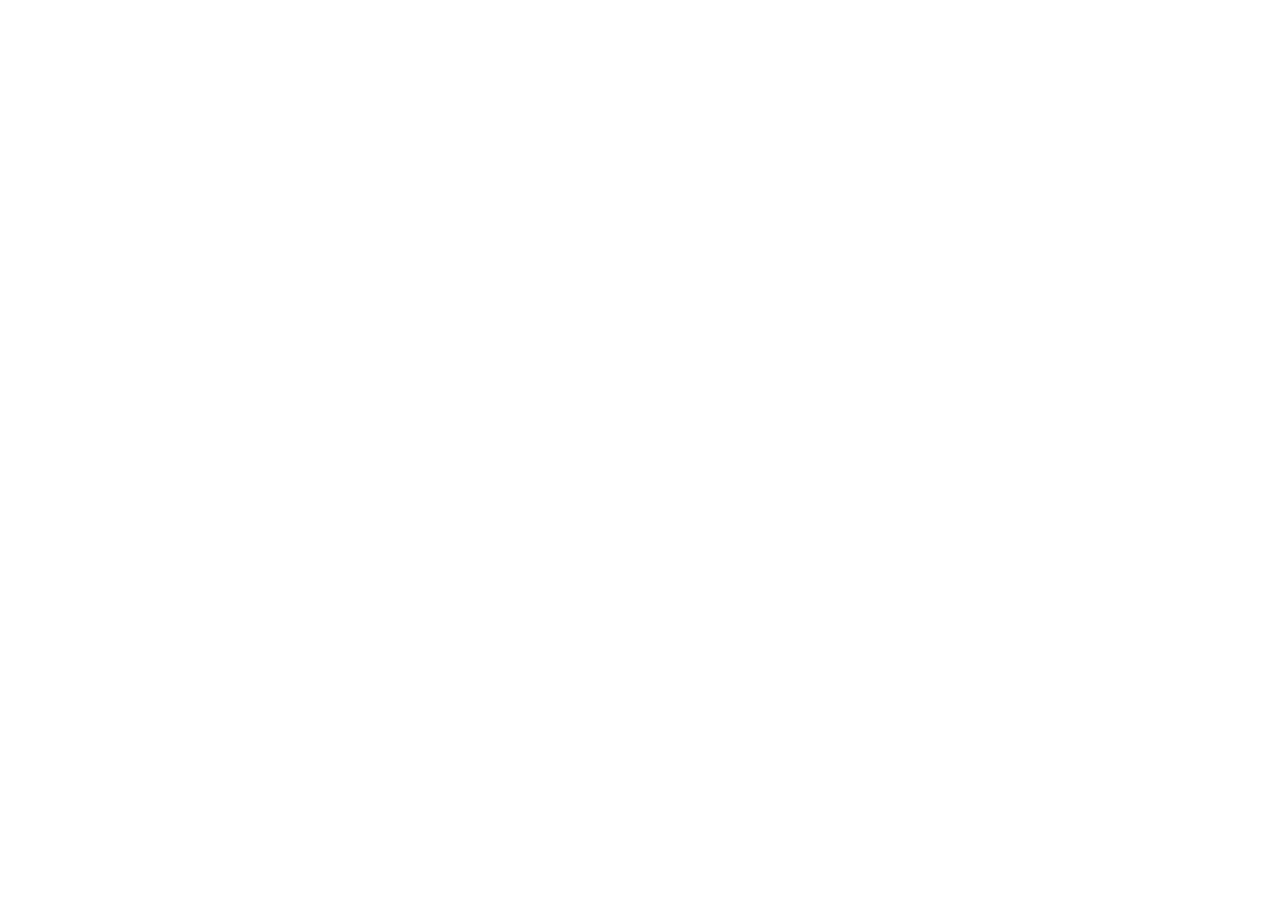
==== docs/index.html @ 01e4621f "Add files via upload" ====
<!DOCTYPE html>
<html lang="en">
  <head>
    <meta charset="UTF-8" />
    <meta name="viewport" content="width=device-width, initial-scale=1.0" />
    <title>Flexity</title>
    <link rel="stylesheet" href="style.css" />
  </head>
  <body>
    <script src="index.js"></script>
  </body>
</html>
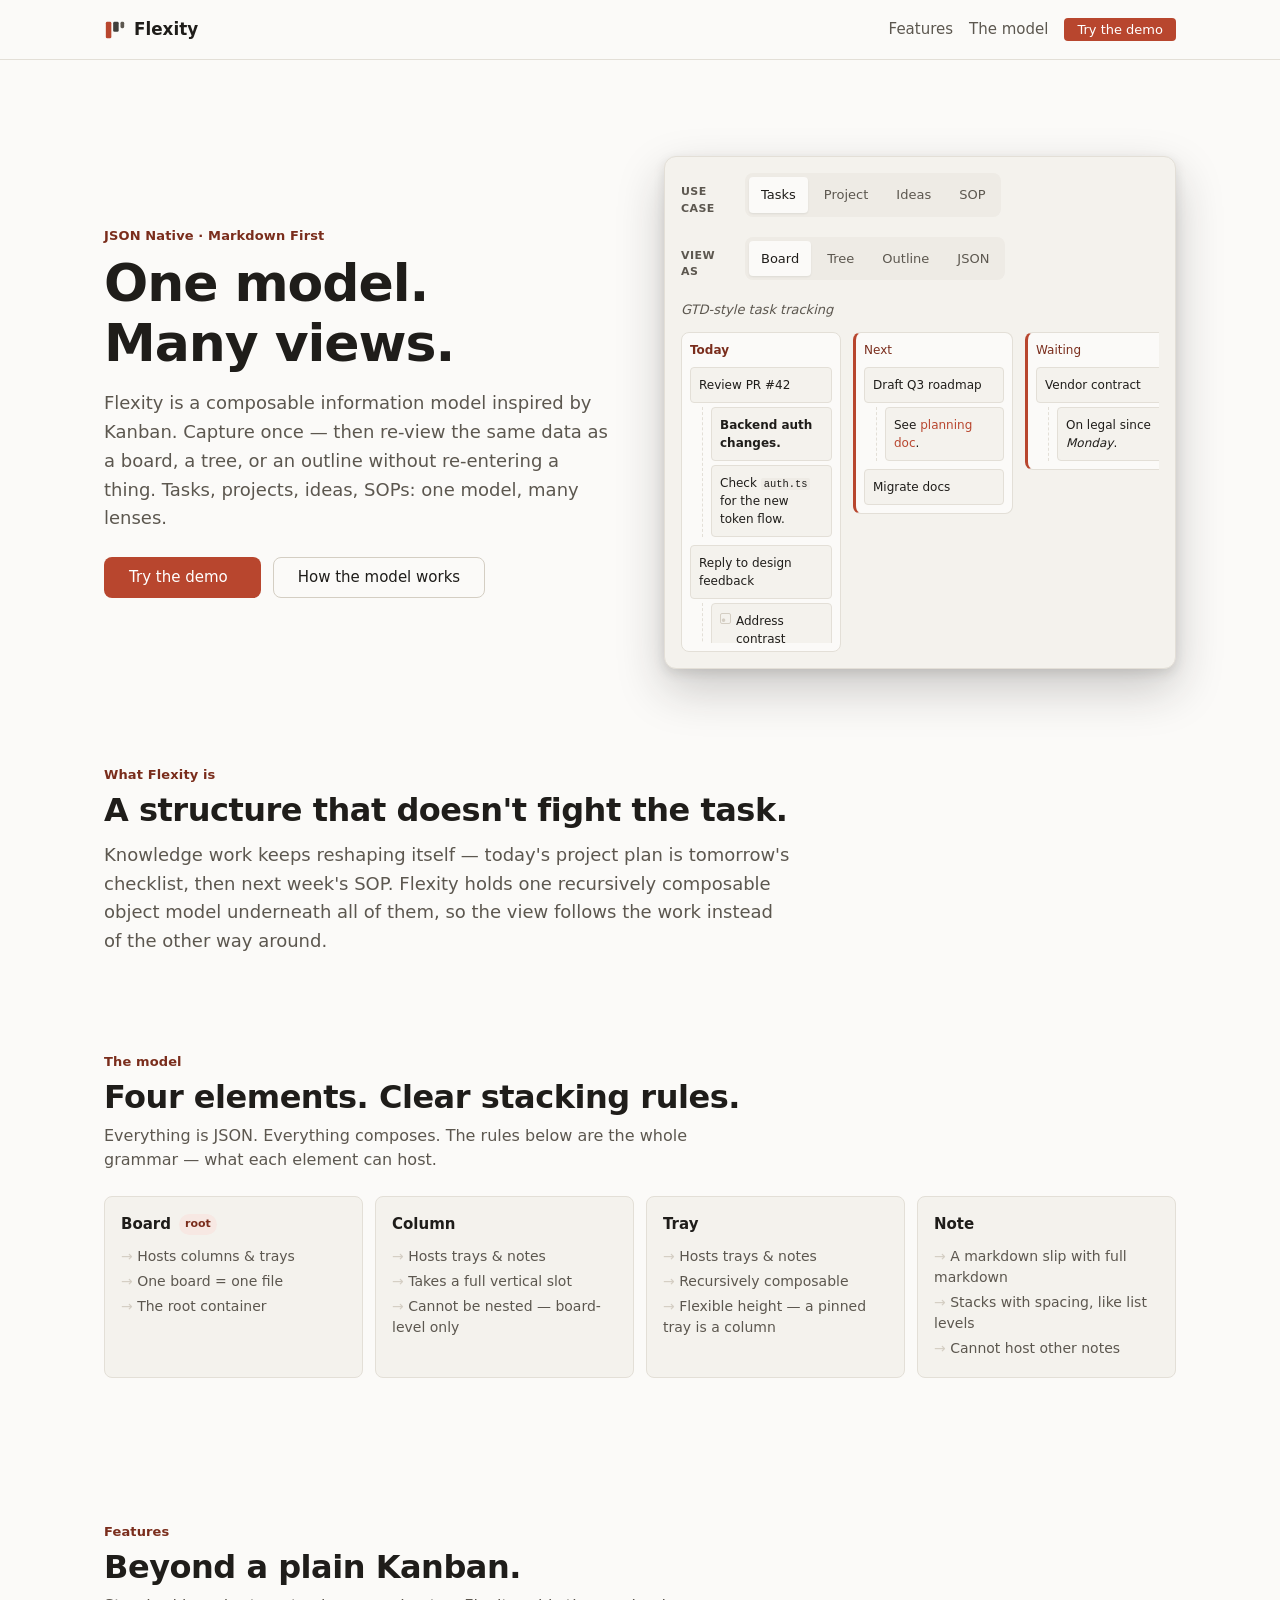
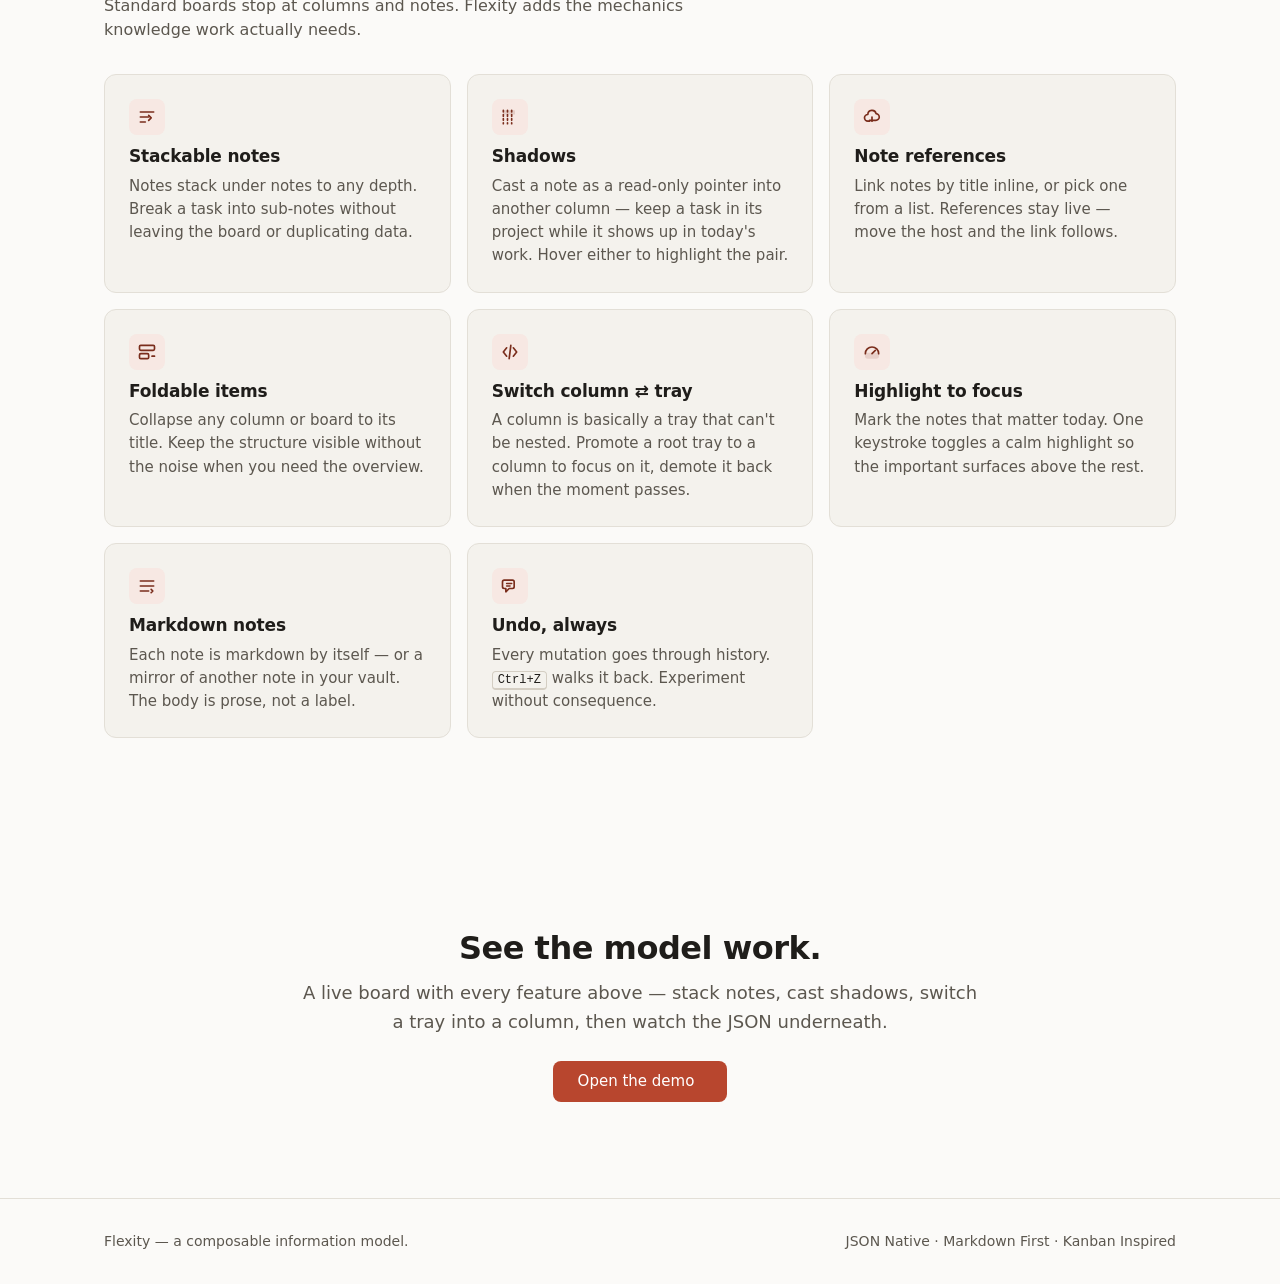
==== commit ea860fe9: "Main Page Snapshot" ====
--- a/docs/index.html
+++ b/docs/index.html
@@ -3,10 +3,214 @@
   <head>
     <meta charset="UTF-8" />
     <meta name="viewport" content="width=device-width, initial-scale=1.0" />
-    <title>Flexity</title>
+    <title>Flexity — One model. Many views.</title>
+    <meta name="description" content="Flexity is a JSON-native, markdown-first information model. One composable structure, viewed as outlines, trackers, or SOPs without changing the data." />
     <link rel="stylesheet" href="style.css" />
   </head>
   <body>
+    <header class="nav">
+      <div class="container nav__inner">
+        <a href="index.html" class="nav__brand">
+          <svg class="mark" viewBox="0 0 24 24" fill="none" aria-hidden="true">
+            <rect x="2" y="3" width="6" height="18" rx="1.5" fill="var(--accent)" />
+            <rect x="10" y="3" width="6" height="11" rx="1.5" fill="var(--ink)" opacity="0.85" />
+            <rect x="18" y="3" width="4" height="7" rx="1.5" fill="var(--ink-muted)" />
+          </svg>
+          Flexity
+        </a>
+        <div class="nav__spacer"></div>
+        <nav class="nav__links">
+          <a href="#features" class="nav__link nav__link--secondary">Features</a>
+          <a href="#model" class="nav__link nav__link--secondary">The model</a>
+          <a href="demo.html" class="btn btn--primary btn--sm">Try the demo</a>
+        </nav>
+      </div>
+    </header>
+
+    <main>
+      <!-- ===== Hero ===== -->
+      <section class="hero">
+        <div class="container hero__grid">
+          <div>
+            <p class="eyebrow">JSON Native · Markdown First</p>
+            <h1 class="hero__title">One model.<br />Many views.</h1>
+            <p class="lead hero__desc">
+              Flexity is a composable information model inspired by Kanban. Capture once —
+              then re-view the same data as a board, a tree, or an outline without
+              re-entering a thing. Tasks, projects, ideas, SOPs: one model, many lenses.
+            </p>
+            <div class="hero__cta">
+              <a href="demo.html" class="btn btn--primary">
+                Try the demo
+                <svg viewBox="0 0 24 24" fill="none" stroke="currentColor" stroke-width="2" aria-hidden="true"><path d="M5 12h14M13 6l6 6-6 6" stroke-linecap="round" stroke-linejoin="round"/></svg>
+              </a>
+              <a href="#model" class="btn btn--ghost">How the model works</a>
+            </div>
+          </div>
+
+          <!-- Morphing view widget — index.js renders into #viewer-pane -->
+          <div class="viewer" id="viewer">
+            <div class="viewer__row">
+              <span class="viewer__label">Use case</span>
+              <div class="viewer__tabs" role="tablist" aria-label="Choose a use case">
+                <button class="viewer__tab" role="tab" aria-selected="true" data-case="tasks">Tasks</button>
+                <button class="viewer__tab" role="tab" aria-selected="false" data-case="project">Project</button>
+                <button class="viewer__tab" role="tab" aria-selected="false" data-case="ideas">Ideas</button>
+                <button class="viewer__tab" role="tab" aria-selected="false" data-case="sop">SOP</button>
+              </div>
+            </div>
+            <div class="viewer__row">
+              <span class="viewer__label">View as</span>
+              <div class="viewer__tabs" role="tablist" aria-label="Render the data as">
+                <button class="viewer__tab" role="tab" aria-selected="true" data-view="board">Board</button>
+                <button class="viewer__tab" role="tab" aria-selected="false" data-view="tree">Tree</button>
+                <button class="viewer__tab" role="tab" aria-selected="false" data-view="outline">Outline</button>
+                <button class="viewer__tab" role="tab" aria-selected="false" data-view="json">JSON</button>
+              </div>
+            </div>
+            <p class="viewer__hint" id="viewer-case-label">GTD-style task tracking</p>
+            <div class="viewer__pane" id="viewer-pane"></div>
+          </div>
+        </div>
+      </section>
+
+      <!-- ===== What it is ===== -->
+      <section class="section section--tight" id="what">
+        <div class="container">
+          <p class="eyebrow">What Flexity is</p>
+          <h2>A structure that doesn't fight the task.</h2>
+          <p class="lead" style="margin-top: var(--sp-3);">
+            Knowledge work keeps reshaping itself — today's project plan is tomorrow's
+            checklist, then next week's SOP. Flexity holds one recursively composable
+            object model underneath all of them, so the view follows the work instead of
+            the other way around.
+          </p>
+        </div>
+      </section>
+
+      <!-- ===== Stacking model ===== -->
+      <section class="section section--tight" id="model">
+        <div class="container">
+          <p class="eyebrow">The model</p>
+          <h2>Four elements. Clear stacking rules.</h2>
+          <p class="muted" style="margin: var(--sp-2) 0 var(--sp-5); max-width: 60ch;">
+            Everything is JSON. Everything composes. The rules below are the whole
+            grammar — what each element can host.
+          </p>
+          <div class="rules">
+            <div class="rule">
+              <div class="rule__h">Board <span class="rule__tag">root</span></div>
+              <ul class="rule__list">
+                <li>Hosts columns &amp; trays</li>
+                <li>One board = one file</li>
+                <li>The root container</li>
+              </ul>
+            </div>
+            <div class="rule">
+              <div class="rule__h">Column</div>
+              <ul class="rule__list">
+                <li>Hosts trays &amp; notes</li>
+                <li>Takes a full vertical slot</li>
+                <li>Cannot be nested — board-level only</li>
+              </ul>
+            </div>
+            <div class="rule">
+              <div class="rule__h">Tray</div>
+              <ul class="rule__list">
+                <li>Hosts trays &amp; notes</li>
+                <li>Recursively composable</li>
+                <li>Flexible height — a pinned tray is a column</li>
+              </ul>
+            </div>
+            <div class="rule">
+              <div class="rule__h">Note</div>
+              <ul class="rule__list">
+                <li>A markdown slip with full markdown</li>
+                <li>Stacks with spacing, like list levels</li>
+                <li>Cannot host other notes</li>
+              </ul>
+            </div>
+          </div>
+        </div>
+      </section>
+
+      <!-- ===== Features ===== -->
+      <section class="section" id="features">
+        <div class="container">
+          <p class="eyebrow">Features</p>
+          <h2>Beyond a plain Kanban.</h2>
+          <p class="muted" style="margin: var(--sp-2) 0 var(--sp-6); max-width: 60ch;">
+            Standard boards stop at columns and notes. Flexity adds the mechanics
+            knowledge work actually needs.
+          </p>
+          <div class="features">
+            <article class="feature">
+              <div class="feature__icon"><svg viewBox="0 0 24 24" fill="none" stroke="currentColor" stroke-width="2"><path d="M4 6h16M4 12h10M4 18h6" stroke-linecap="round"/><path d="M14 10l3 3-3 3" stroke-linecap="round" stroke-linejoin="round"/></svg></div>
+              <h3 class="feature__title">Stackable notes</h3>
+              <p class="feature__desc">Notes stack under notes to any depth. Break a task into sub-notes without leaving the board or duplicating data.</p>
+            </article>
+            <article class="feature">
+              <div class="feature__icon"><svg viewBox="0 0 24 24" fill="none" stroke="currentColor" stroke-width="2"><path d="M4 4v16M9 4v16M14 4v16" stroke-linecap="round" stroke-dasharray="2 3"/><rect x="4" y="4" width="14" height="5" rx="1" fill="currentColor" opacity="0.15" stroke="none"/></svg></div>
+              <h3 class="feature__title">Shadows</h3>
+              <p class="feature__desc">Cast a note as a read-only pointer into another column — keep a task in its project while it shows up in today's work. Hover either to highlight the pair.</p>
+            </article>
+            <article class="feature">
+              <div class="feature__icon"><svg viewBox="0 0 24 24" fill="none" stroke="currentColor" stroke-width="2"><path d="M9 17H7a4 4 0 1 1 0-8 5 5 0 0 1 9.9-1 4 4 0 0 1-.4 8H9" stroke-linecap="round" stroke-linejoin="round"/><path d="M12 12v5" stroke-linecap="round"/></svg></div>
+              <h3 class="feature__title">Note references</h3>
+              <p class="feature__desc">Link notes by title inline, or pick one from a list. References stay live — move the host and the link follows.</p>
+            </article>
+            <article class="feature">
+              <div class="feature__icon"><svg viewBox="0 0 24 24" fill="none" stroke="currentColor" stroke-width="2"><rect x="3" y="4" width="18" height="6" rx="1.5"/><rect x="3" y="14" width="11" height="6" rx="1.5"/><path d="M18 17h3" stroke-linecap="round"/></svg></div>
+              <h3 class="feature__title">Foldable items</h3>
+              <p class="feature__desc">Collapse any column or board to its title. Keep the structure visible without the noise when you need the overview.</p>
+            </article>
+            <article class="feature">
+              <div class="feature__icon"><svg viewBox="0 0 24 24" fill="none" stroke="currentColor" stroke-width="2"><path d="M8 7l-4 5 4 5M16 7l4 5-4 5" stroke-linecap="round" stroke-linejoin="round"/><path d="M13 4l-2 16" stroke-linecap="round"/></svg></div>
+              <h3 class="feature__title">Switch column ⇄ tray</h3>
+              <p class="feature__desc">A column is basically a tray that can't be nested. Promote a root tray to a column to focus on it, demote it back when the moment passes.</p>
+            </article>
+            <article class="feature">
+              <div class="feature__icon"><svg viewBox="0 0 24 24" fill="none" stroke="currentColor" stroke-width="2"><path d="M4 14a8 8 0 1 1 16 0" stroke-linecap="round"/><path d="M12 14l4-4" stroke-linecap="round"/><rect x="3.5" y="13" width="17" height="7" rx="3.5" fill="currentColor" opacity="0.12" stroke="none"/></svg></div>
+              <h3 class="feature__title">Highlight to focus</h3>
+              <p class="feature__desc">Mark the notes that matter today. One keystroke toggles a calm highlight so the important surfaces above the rest.</p>
+            </article>
+            <article class="feature">
+              <div class="feature__icon"><svg viewBox="0 0 24 24" fill="none" stroke="currentColor" stroke-width="2"><path d="M4 6h16M4 12h16M4 18h10" stroke-linecap="round"/><path d="M18 18l2 2-2 2" stroke-linecap="round" stroke-linejoin="round" transform="translate(-1 -2)"/></svg></div>
+              <h3 class="feature__title">Markdown notes</h3>
+              <p class="feature__desc">Each note is markdown by itself — or a mirror of another note in your vault. The body is prose, not a label.</p>
+            </article>
+            <article class="feature">
+              <div class="feature__icon"><svg viewBox="0 0 24 24" fill="none" stroke="currentColor" stroke-width="2"><path d="M3 7v6a2 2 0 0 0 2 2h2v4l4-4h4a2 2 0 0 0 2-2V7a2 2 0 0 0-2-2H5a2 2 0 0 0-2 2z" stroke-linecap="round" stroke-linejoin="round"/><path d="M8 9h6M8 12h4" stroke-linecap="round"/></svg></div>
+              <h3 class="feature__title">Undo, always</h3>
+              <p class="feature__desc">Every mutation goes through history. <span class="kbd">Ctrl+Z</span> walks it back. Experiment without consequence.</p>
+            </article>
+          </div>
+        </div>
+      </section>
+
+      <!-- ===== CTA ===== -->
+      <section class="section cta">
+        <div class="container">
+          <h2 class="cta__title">See the model work.</h2>
+          <p class="lead cta__desc">
+            A live board with every feature above — stack notes, cast shadows,
+            switch a tray into a column, then watch the JSON underneath.
+          </p>
+          <a href="demo.html" class="btn btn--primary">
+            Open the demo
+            <svg viewBox="0 0 24 24" fill="none" stroke="currentColor" stroke-width="2" aria-hidden="true"><path d="M5 12h14M13 6l6 6-6 6" stroke-linecap="round" stroke-linejoin="round"/></svg>
+          </a>
+        </div>
+      </section>
+    </main>
+
+    <footer class="footer">
+      <div class="container footer__inner">
+        <span>Flexity — a composable information model.</span>
+        <span class="muted">JSON Native · Markdown First · Kanban Inspired</span>
+      </div>
+    </footer>
+
     <script src="index.js"></script>
   </body>
 </html>
--- a/docs/style.css
+++ b/docs/style.css
@@ -0,0 +1,380 @@
+/* =========================================================================
+   Flexity Design System
+   North Star: "The Quiet Workbench"
+   Restrained warm-neutral palette, single humanist sans, flat-by-default.
+   Token values are authoritative; prose lives in DESIGN.md.
+   ========================================================================= */
+
+:root {
+  /* --- Color: Restrained. Warm accent ≤10% of any screen. --- */
+  /* Neutrals: barely-warm near-white, never the saturated cream band. */
+  --surface: #fbfaf8;          /* body bg, L~0.97, C~0.003  */
+  --surface-raised: #f4f2ed;   /* cards, columns            */
+  --surface-sunken: #eeebe5;   /* insets, wells             */
+  --ink: #1f1d1a;              /* primary text, ~16:1 on surface */
+  --ink-muted: #5c574f;        /* secondary text, ~6.9:1 on surface */
+  --border: #e3dfd7;           /* hairline separators       */
+  --border-strong: #d4cec3;    /* emphasis borders          */
+
+  /* The single warm voice — terracotta. State + primary action only. */
+  --accent: #b8462e;           /* white text passes 4.5:1 (5.4:1) */
+  --accent-hover: #9c3a26;     /* 6.9:1 on white                 */
+  --accent-soft: #f7e8e3;      /* selection / active tint bg     */
+  --accent-ink: #7a2d1c;       /* accent-toned text on light bg  */
+
+  /* Functional */
+  --highlight: #f5d97e;        /* card highlight (focus), used sparingly */
+  --highlight-soft: #fbf3d6;   /* highlight resting bg                    */
+  --shadow-ink: #c2410c;       /* shadow-reference indicator (warm)       */
+  --shadow-soft: #fde9d8;      /* shadow card resting bg                  */
+
+  /* --- Typography: one humanist sans, hierarchy via weight + size. --- */
+  --font-sans: "Segoe UI", system-ui, -apple-system, BlinkMacSystemFont, Roboto, "Helvetica Neue", sans-serif;
+  --font-mono: "SF Mono", "Cascadia Code", Consolas, "Courier New", monospace;
+
+  /* --- Spacing scale (8px base) --- */
+  --sp-1: 4px;
+  --sp-2: 8px;
+  --sp-3: 12px;
+  --sp-4: 16px;
+  --sp-5: 24px;
+  --sp-6: 32px;
+  --sp-7: 48px;
+  --sp-8: 64px;
+  --sp-9: 96px;
+
+  /* --- Radius: gentle, consistent --- */
+  --r-sm: 4px;
+  --r-md: 8px;
+  --r-lg: 12px;
+  --r-pill: 999px;
+
+  /* --- Elevation: flat by default. Shadows = state signal only. --- */
+  --shadow-drag: 0 8px 24px rgba(31, 29, 26, 0.18), 0 2px 6px rgba(31, 29, 26, 0.10);
+  --shadow-modal: 0 20px 48px rgba(31, 29, 26, 0.22), 0 4px 12px rgba(31, 29, 26, 0.12);
+
+  /* --- Motion: responsive, ease-out exponential. --- */
+  --ease: cubic-bezier(0.16, 1, 0.3, 1);
+  --ease-out: cubic-bezier(0.25, 0.8, 0.25, 1);
+  --dur-fast: 120ms;
+  --dur: 200ms;
+  --dur-slow: 320ms;
+
+  /* --- Layout --- */
+  --maxw: 1120px;
+  --maxw-prose: 68ch;
+  --nav-h: 60px;
+}
+
+/* ============================ Reset ============================ */
+*, *::before, *::after { box-sizing: border-box; }
+* { margin: 0; }
+html { -webkit-text-size-adjust: 100%; }
+body {
+  font-family: var(--font-sans);
+  font-size: 16px;
+  line-height: 1.5;
+  color: var(--ink);
+  background: var(--surface);
+  -webkit-font-smoothing: antialiased;
+  text-rendering: optimizeLegibility;
+}
+img, svg { display: block; max-width: 100%; }
+button { font: inherit; color: inherit; cursor: pointer; background: none; border: none; }
+input, textarea { font: inherit; color: inherit; }
+a { color: var(--accent); text-decoration: none; }
+a:hover { text-decoration: underline; }
+ul, ol { padding-left: 1.25em; }
+:focus-visible { outline: 2px solid var(--accent); outline-offset: 2px; border-radius: var(--r-sm); }
+
+/* ============================ Typography ============================ */
+h1, h2, h3 { text-wrap: balance; line-height: 1.15; font-weight: 600; color: var(--ink); }
+h1 { font-size: clamp(2rem, 5vw, 3.25rem); letter-spacing: -0.02em; }
+h2 { font-size: clamp(1.5rem, 3vw, 2rem); letter-spacing: -0.015em; }
+h3 { font-size: 1.25rem; letter-spacing: -0.01em; }
+p { max-width: var(--maxw-prose); }
+.eyebrow {
+  font-size: 0.8125rem; font-weight: 600; color: var(--accent-ink);
+  letter-spacing: 0.01em; margin-bottom: var(--sp-2);
+}
+.lead { font-size: 1.125rem; line-height: 1.6; color: var(--ink-muted); max-width: 60ch; }
+.mono { font-family: var(--font-mono); }
+.muted { color: var(--ink-muted); }
+code { font-family: var(--font-mono); font-size: 0.875em; background: var(--surface-sunken); padding: 0.1em 0.35em; border-radius: var(--r-sm); }
+
+/* ============================ Layout ============================ */
+.container { width: 100%; max-width: var(--maxw); margin: 0 auto; padding: 0 var(--sp-5); }
+.section { padding: var(--sp-9) 0; }
+.section--tight { padding: var(--sp-7) 0; }
+
+/* ============================ Nav ============================ */
+.nav {
+  height: var(--nav-h); display: flex; align-items: center;
+  border-bottom: 1px solid var(--border); background: var(--surface);
+  position: sticky; top: 0; z-index: 50;
+}
+.nav__inner { display: flex; align-items: center; gap: var(--sp-5); width: 100%; }
+.nav__brand { display: flex; align-items: center; gap: var(--sp-2); font-weight: 600; font-size: 1.05rem; color: var(--ink); }
+.nav__brand:hover { text-decoration: none; }
+.nav__brand .mark { width: 22px; height: 22px; flex: none; }
+.nav__spacer { flex: 1; }
+.nav__links { display: flex; align-items: center; gap: var(--sp-4); }
+.nav__link { color: var(--ink-muted); font-size: 0.9375rem; font-weight: 500; }
+.nav__link:hover { color: var(--ink); text-decoration: none; }
+
+/* ============================ Buttons ============================ */
+.btn {
+  display: inline-flex; align-items: center; gap: var(--sp-2);
+  padding: var(--sp-3) var(--sp-5); border-radius: var(--r-md);
+  font-weight: 500; font-size: 0.9375rem; line-height: 1;
+  border: 1px solid transparent; transition: background var(--dur-fast) var(--ease-out), border-color var(--dur-fast) var(--ease-out), color var(--dur-fast) var(--ease-out);
+  white-space: nowrap; user-select: none;
+}
+.btn--primary { background: var(--accent); color: #fff; }
+.btn--primary:hover { background: var(--accent-hover); }
+.btn--ghost { background: transparent; color: var(--ink); border-color: var(--border-strong); }
+.btn--ghost:hover { background: var(--surface-raised); border-color: var(--ink-muted); }
+.btn--subtle { background: var(--surface-raised); color: var(--ink); border-color: var(--border); }
+.btn--subtle:hover { background: var(--surface-sunken); }
+.btn--sm { padding: var(--sp-1) var(--sp-3); font-size: 0.8125rem; border-radius: var(--r-sm); }
+.btn--icon { padding: var(--sp-2); border-radius: var(--r-sm); }
+.btn--icon svg { width: 16px; height: 16px; }
+
+/* ============================ Hero ============================ */
+.hero { padding: var(--sp-9) 0 var(--sp-7); }
+.hero__grid { display: grid; grid-template-columns: 1fr 1fr; gap: var(--sp-7); align-items: center; }
+.hero__title { margin-bottom: var(--sp-4); }
+.hero__desc { margin-bottom: var(--sp-5); }
+.hero__cta { display: flex; gap: var(--sp-3); align-items: center; flex-wrap: wrap; }
+
+/* The morphing-view demo widget */
+.viewer {
+  background: var(--surface-raised); border: 1px solid var(--border);
+  border-radius: var(--r-lg); padding: var(--sp-4); box-shadow: var(--shadow-modal);
+  min-width: 0; /* allow shrinking inside grid so children can scroll */
+}
+.viewer__tabs { display: flex; gap: var(--sp-1); margin-bottom: var(--sp-3); background: var(--surface-sunken); padding: var(--sp-1); border-radius: var(--r-md); width: fit-content; }
+.viewer__tab { padding: var(--sp-2) var(--sp-3); font-size: 0.8125rem; font-weight: 500; color: var(--ink-muted); border-radius: var(--r-sm); transition: all var(--dur-fast) var(--ease-out); }
+.viewer__tab[aria-selected="true"] { background: var(--surface); color: var(--ink); box-shadow: 0 1px 2px rgba(31,29,26,0.08); }
+.viewer__pane { height: 320px; min-width: 0; display: flex; flex-direction: column; }
+.viewer__scroll { flex: 1; min-height: 0; overflow: auto; }
+.viewer__json { font-family: var(--font-mono); font-size: 0.75rem; line-height: 1.5; color: var(--ink-muted); white-space: pre; }
+.viewer__json .k { color: var(--accent-ink); }
+.viewer__json .s { color: var(--ink); }
+
+/* Outline view */
+.outline { font-size: 0.9375rem; }
+.outline__item { padding: var(--sp-1) 0; }
+.outline__item .glyph { color: var(--ink-muted); margin-right: var(--sp-2); user-select: none; }
+.outline__children { padding-left: var(--sp-5); border-left: 1px dashed var(--border-strong); margin-left: 4px; }
+
+/* Board view (mini) — columns stretch full height; trays size to content */
+.miniboard { display: flex; gap: var(--sp-3); height: 100%; align-items: flex-start; }
+.minicol { flex: 0 0 160px; align-self: stretch; display: flex; flex-direction: column; background: var(--surface); border: 1px solid var(--border); border-radius: var(--r-md); padding: var(--sp-2); }
+.minicol__h { font-size: 0.75rem; font-weight: 700; color: var(--accent-ink); margin-bottom: var(--sp-2); flex: none; }
+.minicol__body { flex: 1; min-height: 0; overflow-y: auto; display: flex; flex-direction: column; gap: var(--sp-2); }
+.minotray { flex: none; width: 100%; background: var(--surface); border: 1px solid var(--border); border-left: 3px solid var(--accent); border-radius: var(--r-md); padding: var(--sp-2); }
+.miniboard > .minotray { flex: 0 0 160px; width: auto; }
+.minotray__h { font-size: 0.75rem; font-weight: 500; color: var(--accent-ink); margin-bottom: var(--sp-2); }
+.minotray__h:last-child { margin-bottom: 0; }
+.minotray__body { display: flex; flex-direction: column; gap: var(--sp-2); }
+.minotray__body .minotray { flex: none; border-radius: var(--r-sm); }
+.minicard { flex: none; background: var(--surface-raised); border: 1px solid var(--border); border-radius: var(--r-sm); padding: var(--sp-2); }
+.mininote-group { display: flex; flex-direction: column; gap: var(--sp-1); }
+.mininote-subs { display: flex; flex-direction: column; gap: var(--sp-1); margin-left: var(--sp-3); padding-left: var(--sp-2); border-left: 1px dashed var(--border); }
+.minicard__md { font-size: 0.75rem; color: var(--ink); line-height: 1.5; }
+.minicard__md p { margin: 0 0 2px; }
+.minicard__md p:last-child { margin-bottom: 0; }
+.minicard__md ul { list-style: none; padding: 0; margin: 0 0 2px; }
+.minicard__md ul > li { padding-left: 10px; position: relative; margin-bottom: 1px; }
+.minicard__md ul > li::before { content: "•"; position: absolute; left: 0; color: var(--border-strong); }
+.minicard__md .md-check { list-style: none; padding: 0; margin: 0; }
+.minicard__md .md-check-item { padding-left: 16px; position: relative; margin-bottom: 2px; list-style: none; }
+.minicard__md .md-box { position: absolute; left: 0; top: 1px; width: 11px; height: 11px; border: 1px solid var(--border-strong); border-radius: 2px; font-size: 8px; line-height: 11px; text-align: center; color: var(--accent); font-weight: 700; }
+.minicard__md .is-done { color: var(--ink-muted); }
+.minicard__md .is-done .md-box { background: var(--accent); border-color: var(--accent); color: #fff; }
+.minicard__md code { font-size: 0.65rem; background: var(--surface-sunken); padding: 0 3px; border-radius: 2px; }
+.minicard__md strong { color: var(--ink); font-weight: 600; }
+.minicard__md a { color: var(--accent); }
+.minicard__md del { color: var(--ink-muted); }
+.minicard__md h3, .minicard__md h4 { font-size: 0.75rem; font-weight: 600; margin: 0 0 2px; color: var(--ink); }
+
+/* SOP view */
+.sop { font-size: 0.9375rem; }
+.sop__step { display: flex; gap: var(--sp-3); padding: var(--sp-2) 0; border-bottom: 1px solid var(--border); }
+.sop__step:last-child { border-bottom: none; }
+.sop__num { flex: none; width: 24px; height: 24px; border-radius: var(--r-pill); background: var(--accent-soft); color: var(--accent-ink); font-size: 0.75rem; font-weight: 600; display: grid; place-items: center; }
+
+/* Two-row viewer layout */
+.viewer__row { display: flex; align-items: center; gap: var(--sp-3); margin-bottom: var(--sp-2); flex-wrap: wrap; }
+.viewer__label { font-size: 0.6875rem; font-weight: 600; color: var(--ink-muted); text-transform: uppercase; letter-spacing: 0.04em; flex: none; width: 52px; }
+.viewer__hint { font-size: 0.8125rem; color: var(--ink-muted); margin: var(--sp-1) 0 var(--sp-3); font-style: italic; }
+
+/* Mind-map tree view (horizontal branching from root) */
+.mindmap { font-size: 0.8125rem; padding: var(--sp-2) 0; }
+.mm-branch { display: flex; align-items: flex-start; }
+.mm-node { padding: 3px 8px; border-radius: var(--r-sm); white-space: nowrap; margin: 2px 0; flex: none; font-size: 0.75rem; line-height: 1.4; }
+.mm-node--board { font-weight: 600; background: var(--ink); color: #fff; }
+.mm-node--column { font-weight: 500; background: var(--accent-soft); color: var(--accent-ink); }
+.mm-node--tray { background: var(--surface-sunken); border: 1px solid var(--border-strong); color: var(--ink); }
+.mm-node--note { background: var(--surface); border: 1px solid var(--border); color: var(--ink); }
+.mm-children { display: flex; flex-direction: column; padding-left: 20px; position: relative; }
+.mm-children::before { content: ""; position: absolute; left: 8px; top: 12px; bottom: 12px; border-left: 1px dashed var(--border-strong); }
+.mm-children > .mm-branch { position: relative; }
+.mm-children > .mm-branch::before { content: ""; position: absolute; left: -12px; top: 12px; width: 12px; border-top: 1px dashed var(--border-strong); }
+
+/* Outline view (structural hierarchy with type tags + connector lines) */
+.outline-struct { font-size: 0.8125rem; font-family: var(--font-mono); line-height: 1.7; }
+.os-node { display: flex; align-items: center; gap: var(--sp-2); white-space: nowrap; overflow: hidden; text-overflow: ellipsis; }
+.os-glyph { color: var(--ink-muted); flex: none; width: 12px; }
+.os-tag { font-size: 0.625rem; font-weight: 600; padding: 1px 5px; border-radius: var(--r-sm); flex: none; }
+.os-tag--board { background: var(--ink); color: #fff; }
+.os-tag--column { background: var(--accent-soft); color: var(--accent-ink); }
+.os-tag--tray { background: var(--surface-sunken); color: var(--ink); }
+.os-tag--note { background: var(--surface-sunken); color: var(--ink-muted); }
+.os-label { color: var(--ink); overflow: hidden; text-overflow: ellipsis; }
+.os-children { border-left: 1px dashed var(--border-strong); margin-left: 5px; }
+
+/* ============================ Feature grid ============================ */
+.features { display: grid; grid-template-columns: repeat(auto-fit, minmax(280px, 1fr)); gap: var(--sp-4); }
+.feature { padding: var(--sp-5); border: 1px solid var(--border); border-radius: var(--r-lg); background: var(--surface-raised); transition: border-color var(--dur) var(--ease-out); }
+.feature:hover { border-color: var(--border-strong); }
+.feature__icon { width: 36px; height: 36px; display: grid; place-items: center; background: var(--accent-soft); color: var(--accent-ink); border-radius: var(--r-md); margin-bottom: var(--sp-3); }
+.feature__icon svg { width: 20px; height: 20px; }
+.feature__title { font-size: 1.0625rem; margin-bottom: var(--sp-2); }
+.feature__desc { font-size: 0.9375rem; color: var(--ink-muted); line-height: 1.55; }
+
+/* ============================ Stacking rules diagram ============================ */
+.rules { display: grid; grid-template-columns: repeat(auto-fit, minmax(220px, 1fr)); gap: var(--sp-3); }
+.rule { padding: var(--sp-4); background: var(--surface-raised); border: 1px solid var(--border); border-radius: var(--r-md); }
+.rule__h { font-weight: 600; font-size: 0.9375rem; margin-bottom: var(--sp-2); display: flex; align-items: center; gap: var(--sp-2); }
+.rule__tag { font-size: 0.6875rem; font-weight: 600; color: var(--accent-ink); background: var(--accent-soft); padding: 2px 6px; border-radius: var(--r-pill); }
+.rule__list { font-size: 0.875rem; color: var(--ink-muted); list-style: none; padding: 0; }
+.rule__list li { padding: 2px 0; }
+.rule__list li::before { content: "→ "; color: var(--border-strong); }
+
+/* ============================ CTA band ============================ */
+.cta { text-align: center; padding: var(--sp-9) 0; }
+.cta__title { margin-bottom: var(--sp-3); }
+.cta__desc { margin: 0 auto var(--sp-5); }
+
+/* ============================ Footer ============================ */
+.footer { border-top: 1px solid var(--border); padding: var(--sp-6) 0; color: var(--ink-muted); font-size: 0.875rem; }
+.footer__inner { display: flex; justify-content: space-between; align-items: center; gap: var(--sp-4); flex-wrap: wrap; }
+
+/* ============================ Demo page ============================ */
+.demo-app { display: flex; flex-direction: column; height: calc(100vh - var(--nav-h)); }
+.demo-toolbar { display: flex; align-items: center; gap: var(--sp-3); padding: var(--sp-3) var(--sp-5); border-bottom: 1px solid var(--border); background: var(--surface); flex-wrap: wrap; }
+.demo-toolbar__title { font-weight: 600; font-size: 1rem; }
+.demo-toolbar__spacer { flex: 1; }
+.demo-toolbar__hint { font-size: 0.8125rem; color: var(--ink-muted); }
+.kbd { font-family: var(--font-mono); font-size: 0.75rem; background: var(--surface-raised); border: 1px solid var(--border-strong); border-bottom-width: 2px; border-radius: var(--r-sm); padding: 1px 5px; color: var(--ink); }
+
+.board-scroll { flex: 1; overflow: auto; padding: var(--sp-5); background: var(--surface); }
+.board { display: flex; gap: var(--sp-4); align-items: flex-start; min-height: 100%; }
+
+/* Column */
+.column { flex: 0 0 300px; background: var(--surface-raised); border: 1px solid var(--border); border-radius: var(--r-lg); display: flex; flex-direction: column; max-height: calc(100vh - var(--nav-h) - 120px); transition: border-color var(--dur) var(--ease-out); }
+.column.is-over { border-color: var(--accent); }
+.column__head { display: flex; align-items: center; gap: var(--sp-2); padding: var(--sp-3); border-bottom: 1px solid var(--border); }
+.column__fold { flex: none; }
+.column__title { flex: 1; font-weight: 600; font-size: 0.9375rem; color: var(--ink); overflow: hidden; text-overflow: ellipsis; white-space: nowrap; }
+.column__title[contenteditable="true"] { outline: none; border-radius: var(--r-sm); padding: 2px 4px; margin: -2px -4px; }
+.column__title[contenteditable="true"]:focus { background: var(--surface); box-shadow: 0 0 0 2px var(--accent-soft); }
+.column__count { font-size: 0.75rem; color: var(--ink-muted); background: var(--surface-sunken); padding: 1px 7px; border-radius: var(--r-pill); flex: none; }
+.column__menu { display: flex; gap: 2px; opacity: 0; transition: opacity var(--dur-fast) var(--ease-out); }
+.column:hover .column__menu { opacity: 1; }
+.column__body { overflow-y: auto; padding: var(--sp-2); display: flex; flex-direction: column; gap: var(--sp-2); flex: 1; }
+.column__body[data-empty="true"]::before { content: "Drop cards here"; display: block; text-align: center; color: var(--ink-muted); font-size: 0.8125rem; padding: var(--sp-5); border: 1px dashed var(--border-strong); border-radius: var(--r-md); }
+.column__foot { padding: var(--sp-2); border-top: 1px solid var(--border); }
+.column.is-folded .column__body, .column.is-folded .column__foot { display: none; }
+.column.is-folded { flex: 0 0 auto; max-height: none; }
+.column.is-folded .column__head { border-bottom: none; }
+
+/* Root card (can switch to column) */
+.rootcard { flex: 0 0 300px; }
+
+/* Card */
+.card { background: var(--surface); border: 1px solid var(--border); border-radius: var(--r-md); transition: border-color var(--dur-fast) var(--ease-out), box-shadow var(--dur-fast) var(--ease-out), background var(--dur-fast) var(--ease-out); }
+.card:hover { border-color: var(--border-strong); }
+.card.is-dragging { opacity: 0.4; }
+.card.is-over { border-color: var(--accent); border-style: dashed; }
+.card__head { display: flex; align-items: flex-start; gap: var(--sp-2); padding: var(--sp-2) var(--sp-3); }
+.card__title { flex: 1; font-weight: 500; font-size: 0.9375rem; color: var(--ink); word-break: break-word; }
+.card__title[contenteditable="true"] { outline: none; border-radius: var(--r-sm); padding: 1px 3px; margin: -1px -3px; }
+.card__title[contenteditable="true"]:focus { background: var(--accent-soft); }
+.card__menu { display: flex; gap: 1px; opacity: 0; transition: opacity var(--dur-fast) var(--ease-out); flex: none; }
+.card:hover .card__menu, .card:focus-within .card__menu { opacity: 1; }
+.card__body { padding: 0 var(--sp-3) var(--sp-2); font-size: 0.875rem; color: var(--ink-muted); line-height: 1.5; }
+.card__body[contenteditable="true"] { outline: none; color: var(--ink); }
+.card__body[contenteditable="true"]:empty::before { content: attr(data-placeholder); color: var(--ink-muted); opacity: 0.6; }
+.card__body p { max-width: none; margin-bottom: var(--sp-1); }
+.card__body ul, .card__body ol { padding-left: 1.2em; margin-bottom: var(--sp-1); }
+.card__body a { color: var(--accent); }
+.card__body code { font-size: 0.85em; }
+.card__body .ref-link { color: var(--accent-ink); background: var(--accent-soft); padding: 0 4px; border-radius: var(--r-sm); cursor: pointer; border-bottom: 1px dashed var(--accent-ink); }
+.card__body .ref-link:hover { background: var(--accent); color: #fff; text-decoration: none; }
+.card__foot { padding: var(--sp-1) var(--sp-3) var(--sp-2); display: flex; gap: var(--sp-2); align-items: center; }
+.card__children { padding: 0 var(--sp-2) var(--sp-2); display: flex; flex-direction: column; gap: var(--sp-2); margin-left: var(--sp-3); border-left: 2px solid var(--border); }
+.card__children-label { font-size: 0.6875rem; font-weight: 600; color: var(--ink-muted); padding: 0 var(--sp-2); margin-bottom: var(--sp-1); }
+
+/* Card states */
+.card.is-highlighted { background: var(--highlight-soft); border-color: var(--highlight); }
+.card.is-highlighted .card__title { color: var(--ink); }
+.card.is-shadow { background: var(--shadow-soft); border-color: var(--shadow-ink); border-style: dashed; }
+.card.is-shadow .card__title::before { content: "⇲ "; color: var(--shadow-ink); }
+.card.is-shadow-host, .card.is-shadow-pair { border-color: var(--shadow-ink); box-shadow: 0 0 0 1px var(--shadow-ink); }
+
+/* Tags / meta */
+.tag { font-size: 0.6875rem; font-weight: 500; padding: 1px 7px; border-radius: var(--r-pill); background: var(--surface-sunken); color: var(--ink-muted); }
+.tag--accent { background: var(--accent-soft); color: var(--accent-ink); }
+
+/* Add buttons */
+.add-btn { display: flex; align-items: center; gap: var(--sp-2); width: 100%; padding: var(--sp-2); border-radius: var(--r-sm); color: var(--ink-muted); font-size: 0.8125rem; font-weight: 500; transition: background var(--dur-fast) var(--ease-out), color var(--dur-fast) var(--ease-out); }
+.add-btn:hover { background: var(--surface-sunken); color: var(--ink); text-decoration: none; }
+.add-btn svg { width: 14px; height: 14px; }
+.add-column { flex: 0 0 300px; display: grid; place-items: center; min-height: 80px; border: 1px dashed var(--border-strong); border-radius: var(--r-lg); color: var(--ink-muted); font-weight: 500; font-size: 0.9375rem; transition: all var(--dur-fast) var(--ease-out); }
+.add-column:hover { border-color: var(--accent); color: var(--accent); background: var(--accent-soft); text-decoration: none; }
+
+/* JSON drawer */
+.json-drawer { border-top: 1px solid var(--border); background: var(--surface-sunken); max-height: 40vh; overflow: auto; padding: var(--sp-4) var(--sp-5); }
+.json-drawer[hidden] { display: none; }
+.json-drawer pre { font-family: var(--font-mono); font-size: 0.75rem; line-height: 1.6; color: var(--ink); white-space: pre; }
+.json-drawer .k { color: var(--accent-ink); }
+.json-drawer .s { color: #4a6b3a; }
+.json-drawer .b { color: #8a5a2a; }
+
+/* Toast */
+.toast-wrap { position: fixed; bottom: var(--sp-5); left: 50%; transform: translateX(-50%); z-index: 100; display: flex; flex-direction: column; gap: var(--sp-2); align-items: center; pointer-events: none; }
+.toast { background: var(--ink); color: #fff; padding: var(--sp-2) var(--sp-4); border-radius: var(--r-md); font-size: 0.875rem; box-shadow: var(--shadow-modal); animation: toast-in var(--dur) var(--ease); }
+@keyframes toast-in { from { opacity: 0; transform: translateY(8px); } to { opacity: 1; transform: translateY(0); } }
+
+/* Modal (for reference picker) */
+.modal-backdrop { position: fixed; inset: 0; background: rgba(31,29,26,0.4); z-index: 90; display: grid; place-items: center; padding: var(--sp-4); }
+.modal { background: var(--surface); border: 1px solid var(--border); border-radius: var(--r-lg); box-shadow: var(--shadow-modal); width: 100%; max-width: 480px; max-height: 80vh; display: flex; flex-direction: column; }
+.modal__head { padding: var(--sp-4); border-bottom: 1px solid var(--border); display: flex; align-items: center; justify-content: space-between; }
+.modal__title { font-weight: 600; font-size: 1rem; }
+.modal__body { padding: var(--sp-3); overflow-y: auto; }
+.modal__item { display: block; width: 100%; text-align: left; padding: var(--sp-2) var(--sp-3); border-radius: var(--r-sm); color: var(--ink); font-size: 0.9375rem; }
+.modal__item:hover { background: var(--surface-raised); text-decoration: none; }
+.modal__item .path { font-size: 0.75rem; color: var(--ink-muted); display: block; }
+
+/* ============================ Responsive ============================ */
+@media (max-width: 880px) {
+  .hero__grid { grid-template-columns: 1fr; }
+  .hero { padding: var(--sp-7) 0 var(--sp-5); }
+  .section { padding: var(--sp-7) 0; }
+  .nav__links .nav__link--secondary { display: none; }
+  .column, .rootcard, .add-column { flex: 0 0 260px; }
+}
+@media (max-width: 560px) {
+  .container { padding: 0 var(--sp-4); }
+  .demo-toolbar { padding: var(--sp-2) var(--sp-3); }
+  .board-scroll { padding: var(--sp-3); }
+}
+
+/* ============================ Reduced motion ============================ */
+@media (prefers-reduced-motion: reduce) {
+  *, *::before, *::after { animation-duration: 0.01ms !important; animation-iteration-count: 1 !important; transition-duration: 0.01ms !important; }
+  .toast { animation: none; }
+}
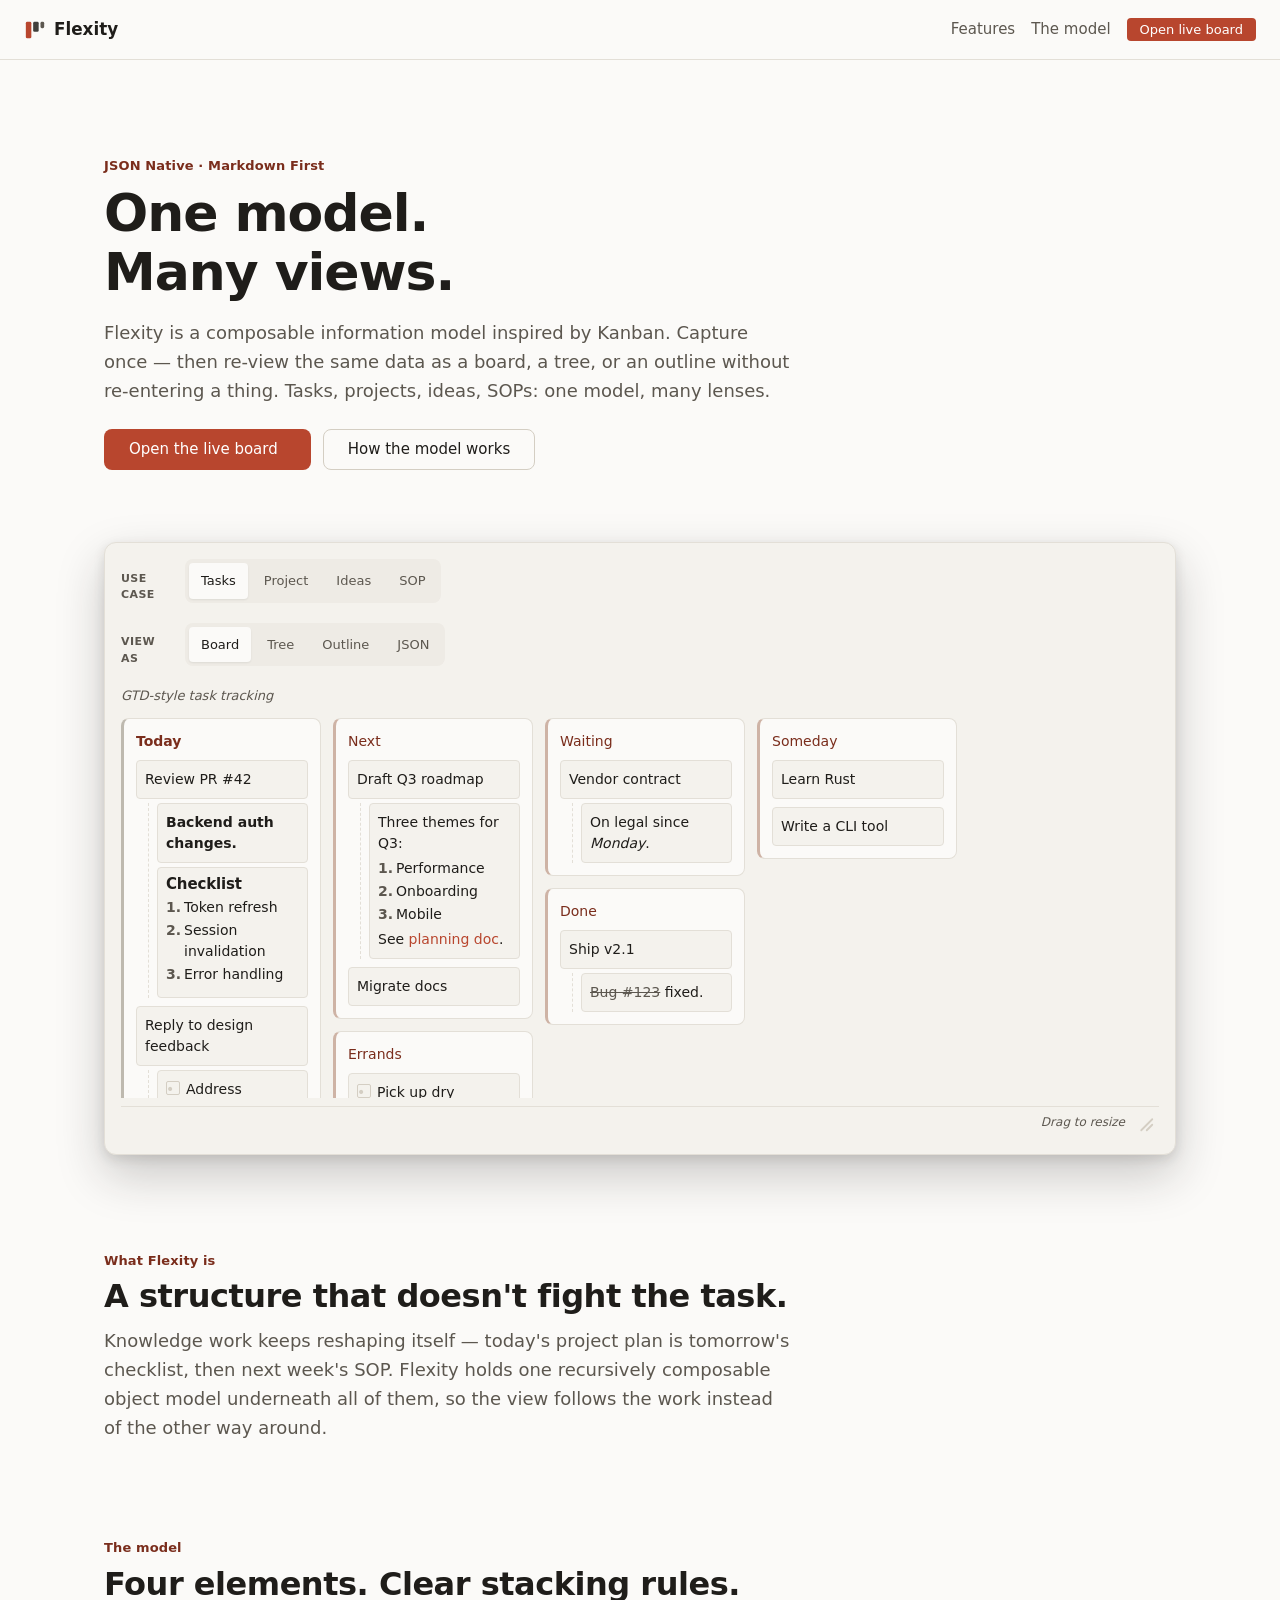
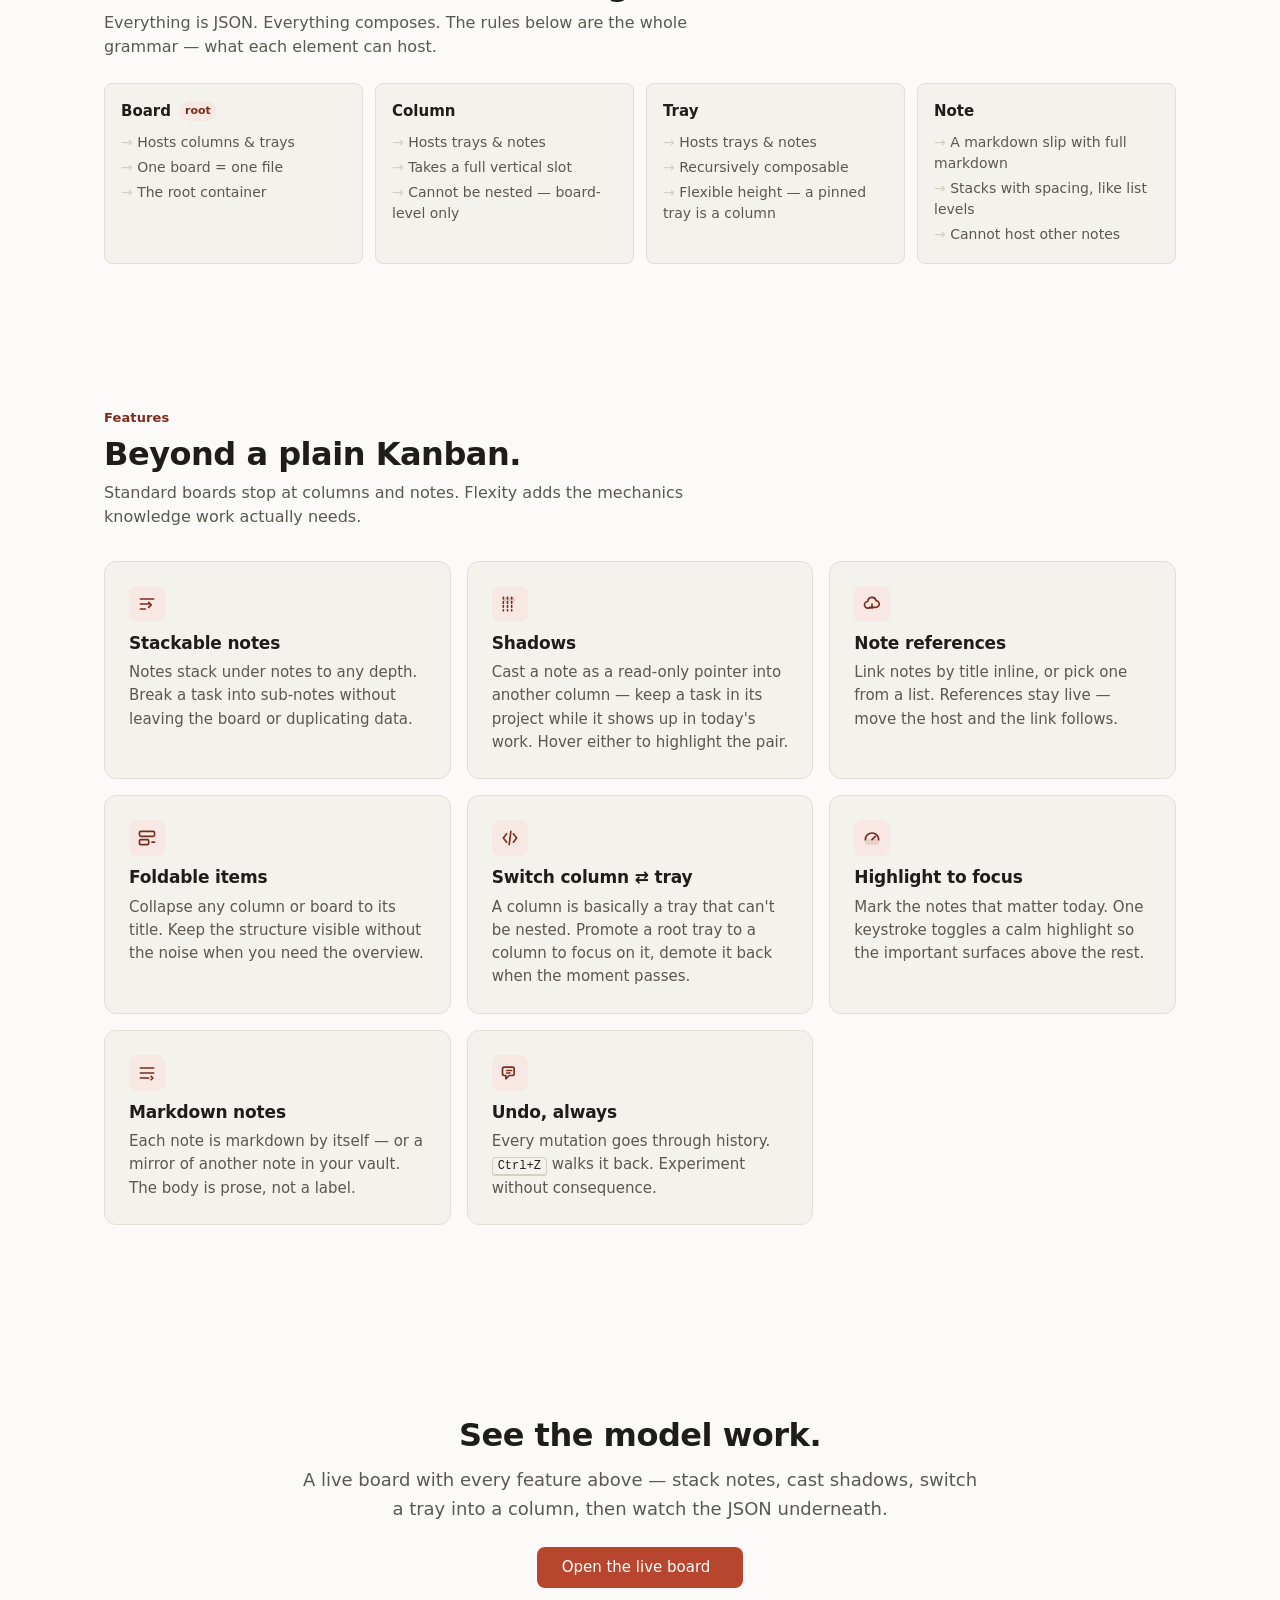
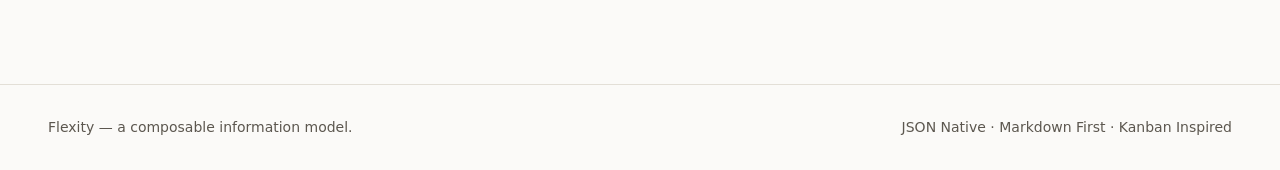
==== commit 69f65208: "Update" ====
--- a/docs/index.html
+++ b/docs/index.html
@@ -22,7 +22,7 @@
         <nav class="nav__links">
           <a href="#features" class="nav__link nav__link--secondary">Features</a>
           <a href="#model" class="nav__link nav__link--secondary">The model</a>
-          <a href="demo.html" class="btn btn--primary btn--sm">Try the demo</a>
+          <a href="demo.html" class="btn btn--primary btn--sm">Open live board</a>
         </nav>
       </div>
     </header>
@@ -30,24 +30,27 @@
     <main>
       <!-- ===== Hero ===== -->
       <section class="hero">
-        <div class="container hero__grid">
-          <div>
-            <p class="eyebrow">JSON Native · Markdown First</p>
-            <h1 class="hero__title">One model.<br />Many views.</h1>
-            <p class="lead hero__desc">
-              Flexity is a composable information model inspired by Kanban. Capture once —
-              then re-view the same data as a board, a tree, or an outline without
-              re-entering a thing. Tasks, projects, ideas, SOPs: one model, many lenses.
-            </p>
-            <div class="hero__cta">
-              <a href="demo.html" class="btn btn--primary">
-                Try the demo
-                <svg viewBox="0 0 24 24" fill="none" stroke="currentColor" stroke-width="2" aria-hidden="true"><path d="M5 12h14M13 6l6 6-6 6" stroke-linecap="round" stroke-linejoin="round"/></svg>
-              </a>
-              <a href="#model" class="btn btn--ghost">How the model works</a>
-            </div>
-          </div>
-
+        <div class="container">
+          <p class="eyebrow">JSON Native · Markdown First</p>
+          <h1 class="hero__title">One model.<br />Many views.</h1>
+          <p class="lead hero__desc">
+            Flexity is a composable information model inspired by Kanban. Capture once —
+            then re-view the same data as a board, a tree, or an outline without
+            re-entering a thing. Tasks, projects, ideas, SOPs: one model, many lenses.
+          </p>
+          <div class="hero__cta">
+            <a href="demo.html" class="btn btn--primary">
+              Open the live board
+              <svg viewBox="0 0 24 24" fill="none" stroke="currentColor" stroke-width="2" aria-hidden="true"><path d="M5 12h14M13 6l6 6-6 6" stroke-linecap="round" stroke-linejoin="round"/></svg>
+            </a>
+            <a href="#model" class="btn btn--ghost">How the model works</a>
+          </div>
+        </div>
+      </section>
+
+      <!-- ===== Showcase ===== -->
+      <section class="section section--tight">
+        <div class="container">
           <!-- Morphing view widget — index.js renders into #viewer-pane -->
           <div class="viewer" id="viewer">
             <div class="viewer__row">
@@ -70,6 +73,10 @@
             </div>
             <p class="viewer__hint" id="viewer-case-label">GTD-style task tracking</p>
             <div class="viewer__pane" id="viewer-pane"></div>
+            <div class="viewer__resize" id="viewer-resize" title="Drag to resize">
+              <span class="viewer__resize-hint">Drag to resize</span>
+              <svg viewBox="0 0 24 24" fill="none" stroke="currentColor" stroke-width="2" aria-hidden="true"><path d="M21 15l-6 6M21 9l-12 12M15 21l3-3" stroke-linecap="round"/></svg>
+            </div>
           </div>
         </div>
       </section>
@@ -197,7 +204,7 @@
             switch a tray into a column, then watch the JSON underneath.
           </p>
           <a href="demo.html" class="btn btn--primary">
-            Open the demo
+            Open the live board
             <svg viewBox="0 0 24 24" fill="none" stroke="currentColor" stroke-width="2" aria-hidden="true"><path d="M5 12h14M13 6l6 6-6 6" stroke-linecap="round" stroke-linejoin="round"/></svg>
           </a>
         </div>
--- a/docs/style.css
+++ b/docs/style.css
@@ -9,7 +9,7 @@
   /* --- Color: Restrained. Warm accent ≤10% of any screen. --- */
   /* Neutrals: barely-warm near-white, never the saturated cream band. */
   --surface: #fbfaf8;          /* body bg, L~0.97, C~0.003  */
-  --surface-raised: #f4f2ed;   /* cards, columns            */
+  --surface-raised: #f4f2ed;   /* notes, columns            */
   --surface-sunken: #eeebe5;   /* insets, wells             */
   --ink: #1f1d1a;              /* primary text, ~16:1 on surface */
   --ink-muted: #5c574f;        /* secondary text, ~6.9:1 on surface */
@@ -117,6 +117,7 @@
 .nav__brand { display: flex; align-items: center; gap: var(--sp-2); font-weight: 600; font-size: 1.05rem; color: var(--ink); }
 .nav__brand:hover { text-decoration: none; }
 .nav__brand .mark { width: 22px; height: 22px; flex: none; }
+.nav .container { max-width: none; }
 .nav__spacer { flex: 1; }
 .nav__links { display: flex; align-items: center; gap: var(--sp-4); }
 .nav__link { color: var(--ink-muted); font-size: 0.9375rem; font-weight: 500; }
@@ -141,26 +142,29 @@
 .btn--icon svg { width: 16px; height: 16px; }
 
 /* ============================ Hero ============================ */
-.hero { padding: var(--sp-9) 0 var(--sp-7); }
-.hero__grid { display: grid; grid-template-columns: 1fr 1fr; gap: var(--sp-7); align-items: center; }
+.hero { padding: var(--sp-9) 0 var(--sp-5); }
 .hero__title { margin-bottom: var(--sp-4); }
-.hero__desc { margin-bottom: var(--sp-5); }
+.hero__desc { margin-bottom: var(--sp-5); max-width: 60ch; }
 .hero__cta { display: flex; gap: var(--sp-3); align-items: center; flex-wrap: wrap; }
 
 /* The morphing-view demo widget */
 .viewer {
   background: var(--surface-raised); border: 1px solid var(--border);
   border-radius: var(--r-lg); padding: var(--sp-4); box-shadow: var(--shadow-modal);
-  min-width: 0; /* allow shrinking inside grid so children can scroll */
+  min-width: 0;
 }
 .viewer__tabs { display: flex; gap: var(--sp-1); margin-bottom: var(--sp-3); background: var(--surface-sunken); padding: var(--sp-1); border-radius: var(--r-md); width: fit-content; }
 .viewer__tab { padding: var(--sp-2) var(--sp-3); font-size: 0.8125rem; font-weight: 500; color: var(--ink-muted); border-radius: var(--r-sm); transition: all var(--dur-fast) var(--ease-out); }
 .viewer__tab[aria-selected="true"] { background: var(--surface); color: var(--ink); box-shadow: 0 1px 2px rgba(31,29,26,0.08); }
-.viewer__pane { height: 320px; min-width: 0; display: flex; flex-direction: column; }
+.viewer__pane { height: 380px; min-width: 0; display: flex; flex-direction: column; }
 .viewer__scroll { flex: 1; min-height: 0; overflow: auto; }
 .viewer__json { font-family: var(--font-mono); font-size: 0.75rem; line-height: 1.5; color: var(--ink-muted); white-space: pre; }
 .viewer__json .k { color: var(--accent-ink); }
 .viewer__json .s { color: var(--ink); }
+.viewer__resize { display: flex; align-items: center; justify-content: flex-end; gap: var(--sp-2); height: 32px; margin-top: var(--sp-2); padding-right: var(--sp-1); cursor: nwse-resize; color: var(--border-strong); border-top: 1px solid var(--border); transition: color var(--dur-fast) var(--ease-out); position: relative; }
+.viewer__resize:hover, .viewer__resize.is-active { color: var(--accent); }
+.viewer__resize svg { width: 22px; height: 22px; flex: none; }
+.viewer__resize-hint { font-size: 0.75rem; color: var(--ink-muted); font-style: italic; white-space: nowrap; }
 
 /* Outline view */
 .outline { font-size: 0.9375rem; }
@@ -168,36 +172,43 @@
 .outline__item .glyph { color: var(--ink-muted); margin-right: var(--sp-2); user-select: none; }
 .outline__children { padding-left: var(--sp-5); border-left: 1px dashed var(--border-strong); margin-left: 4px; }
 
-/* Board view (mini) — columns stretch full height; trays size to content */
-.miniboard { display: flex; gap: var(--sp-3); height: 100%; align-items: flex-start; }
-.minicol { flex: 0 0 160px; align-self: stretch; display: flex; flex-direction: column; background: var(--surface); border: 1px solid var(--border); border-radius: var(--r-md); padding: var(--sp-2); }
-.minicol__h { font-size: 0.75rem; font-weight: 700; color: var(--accent-ink); margin-bottom: var(--sp-2); flex: none; }
-.minicol__body { flex: 1; min-height: 0; overflow-y: auto; display: flex; flex-direction: column; gap: var(--sp-2); }
-.minotray { flex: none; width: 100%; background: var(--surface); border: 1px solid var(--border); border-left: 3px solid var(--accent); border-radius: var(--r-md); padding: var(--sp-2); }
-.miniboard > .minotray { flex: 0 0 160px; width: auto; }
-.minotray__h { font-size: 0.75rem; font-weight: 500; color: var(--accent-ink); margin-bottom: var(--sp-2); }
+/* Board view (mini) — masonry: columns fill full height, trays stack vertically; no wrap */
+.miniboard { display: flex; flex-wrap: nowrap; gap: var(--sp-3); min-height: 100%; align-items: stretch; padding-bottom: var(--sp-3); box-sizing: border-box; }
+.minicol { flex: 0 0 200px; display: flex; flex-direction: column; background: var(--surface); border: 1px solid var(--border); border-left: 3px solid color-mix(in srgb, var(--ink) 12%, var(--border-strong)); border-radius: var(--r-md); padding: var(--sp-3); }
+.minicol__h { font-size: 0.875rem; font-weight: 700; color: var(--accent-ink); margin-bottom: var(--sp-2); flex: none; }
+.minicol__body { flex: 1; min-height: 0; display: flex; flex-direction: column; gap: var(--sp-2); }
+.minotray-stack { flex: 0 0 200px; display: flex; flex-direction: column; gap: var(--sp-3); align-self: flex-start; }
+.minotray { flex: none; width: 100%; background: var(--surface); border: 1px solid var(--border); border-left: 3px solid color-mix(in srgb, var(--accent) 20%, var(--border-strong)); border-radius: var(--r-md); padding: var(--sp-3); }
+.minotray__h { font-size: 0.875rem; font-weight: 500; color: var(--accent-ink); margin-bottom: var(--sp-2); }
 .minotray__h:last-child { margin-bottom: 0; }
 .minotray__body { display: flex; flex-direction: column; gap: var(--sp-2); }
 .minotray__body .minotray { flex: none; border-radius: var(--r-sm); }
 .minicard { flex: none; background: var(--surface-raised); border: 1px solid var(--border); border-radius: var(--r-sm); padding: var(--sp-2); }
 .mininote-group { display: flex; flex-direction: column; gap: var(--sp-1); }
 .mininote-subs { display: flex; flex-direction: column; gap: var(--sp-1); margin-left: var(--sp-3); padding-left: var(--sp-2); border-left: 1px dashed var(--border); }
-.minicard__md { font-size: 0.75rem; color: var(--ink); line-height: 1.5; }
-.minicard__md p { margin: 0 0 2px; }
+.minicard__md { font-size: 0.875rem; color: var(--ink); line-height: 1.5; }
+.minicard__md p { margin: 0 0 4px; }
 .minicard__md p:last-child { margin-bottom: 0; }
-.minicard__md ul { list-style: none; padding: 0; margin: 0 0 2px; }
-.minicard__md ul > li { padding-left: 10px; position: relative; margin-bottom: 1px; }
+.minicard__md ul { list-style: none; padding: 0; margin: 0 0 4px; }
+.minicard__md ul > li { padding-left: 12px; position: relative; margin-bottom: 2px; }
 .minicard__md ul > li::before { content: "•"; position: absolute; left: 0; color: var(--border-strong); }
+.minicard__md ol { list-style: none; counter-reset: ol-item; padding: 0; margin: 0 0 4px; }
+.minicard__md ol > li { padding-left: 18px; position: relative; margin-bottom: 2px; counter-increment: ol-item; }
+.minicard__md ol > li::before { content: counter(ol-item) "."; position: absolute; left: 0; color: var(--ink-muted); font-weight: 600; }
+.minicard__md table { width: 100%; border-collapse: collapse; margin: 0 0 4px; font-size: 0.75rem; }
+.minicard__md th, .minicard__md td { border: 1px solid var(--border); padding: 3px 6px; text-align: left; }
+.minicard__md th { background: var(--surface-sunken); font-weight: 600; color: var(--ink); }
+.minicard__md td { color: var(--ink-muted); }
 .minicard__md .md-check { list-style: none; padding: 0; margin: 0; }
-.minicard__md .md-check-item { padding-left: 16px; position: relative; margin-bottom: 2px; list-style: none; }
-.minicard__md .md-box { position: absolute; left: 0; top: 1px; width: 11px; height: 11px; border: 1px solid var(--border-strong); border-radius: 2px; font-size: 8px; line-height: 11px; text-align: center; color: var(--accent); font-weight: 700; }
+.minicard__md .md-check-item { padding-left: 20px; position: relative; margin-bottom: 3px; list-style: none; }
+.minicard__md .md-box { position: absolute; left: 0; top: 2px; width: 14px; height: 14px; border: 1px solid var(--border-strong); border-radius: 2px; font-size: 10px; line-height: 14px; text-align: center; color: var(--accent); font-weight: 700; }
 .minicard__md .is-done { color: var(--ink-muted); }
 .minicard__md .is-done .md-box { background: var(--accent); border-color: var(--accent); color: #fff; }
-.minicard__md code { font-size: 0.65rem; background: var(--surface-sunken); padding: 0 3px; border-radius: 2px; }
+.minicard__md code { font-size: 0.75rem; background: var(--surface-sunken); padding: 0 4px; border-radius: 2px; }
 .minicard__md strong { color: var(--ink); font-weight: 600; }
 .minicard__md a { color: var(--accent); }
 .minicard__md del { color: var(--ink-muted); }
-.minicard__md h3, .minicard__md h4 { font-size: 0.75rem; font-weight: 600; margin: 0 0 2px; color: var(--ink); }
+.minicard__md h3, .minicard__md h4 { font-size: 0.9375rem; font-weight: 600; margin: 0 0 4px; color: var(--ink); }
 
 /* SOP view */
 .sop { font-size: 0.9375rem; }
@@ -259,7 +270,8 @@
 .cta__desc { margin: 0 auto var(--sp-5); }
 
 /* ============================ Footer ============================ */
-.footer { border-top: 1px solid var(--border); padding: var(--sp-6) 0; color: var(--ink-muted); font-size: 0.875rem; }
+.footer { border-top: 1px solid var(--border); padding: var(--sp-6) var(--sp-5); color: var(--ink-muted); font-size: 0.875rem; }
+.footer .container { max-width: none; }
 .footer__inner { display: flex; justify-content: space-between; align-items: center; gap: var(--sp-4); flex-wrap: wrap; }
 
 /* ============================ Demo page ============================ */
@@ -269,61 +281,87 @@
 .demo-toolbar__spacer { flex: 1; }
 .demo-toolbar__hint { font-size: 0.8125rem; color: var(--ink-muted); }
 .kbd { font-family: var(--font-mono); font-size: 0.75rem; background: var(--surface-raised); border: 1px solid var(--border-strong); border-bottom-width: 2px; border-radius: var(--r-sm); padding: 1px 5px; color: var(--ink); }
+.kbd--btn { cursor: pointer; transition: background var(--dur-fast) var(--ease-out), border-color var(--dur-fast) var(--ease-out), color var(--dur-fast) var(--ease-out); }
+.kbd--btn:hover { background: var(--accent-soft); border-color: var(--accent); color: var(--accent-ink); }
+.kbd--btn:active { border-bottom-width: 1px; transform: translateY(1px); }
 
 .board-scroll { flex: 1; overflow: auto; padding: var(--sp-5); background: var(--surface); }
-.board { display: flex; gap: var(--sp-4); align-items: flex-start; min-height: 100%; }
-
-/* Column */
-.column { flex: 0 0 300px; background: var(--surface-raised); border: 1px solid var(--border); border-radius: var(--r-lg); display: flex; flex-direction: column; max-height: calc(100vh - var(--nav-h) - 120px); transition: border-color var(--dur) var(--ease-out); }
+.board { display: flex; gap: var(--sp-4); align-items: stretch; min-height: 100%; flex-wrap: nowrap; }
+
+/* Column — outlined, structural, anchored (no fill) */
+.column { flex: 0 0 300px; background: transparent; border: 2px solid var(--border-strong); border-radius: var(--r-lg); display: flex; flex-direction: column; transition: border-color var(--dur) var(--ease-out); }
 .column.is-over { border-color: var(--accent); }
 .column__head { display: flex; align-items: center; gap: var(--sp-2); padding: var(--sp-3); border-bottom: 1px solid var(--border); }
 .column__fold { flex: none; }
 .column__title { flex: 1; font-weight: 600; font-size: 0.9375rem; color: var(--ink); overflow: hidden; text-overflow: ellipsis; white-space: nowrap; }
 .column__title[contenteditable="true"] { outline: none; border-radius: var(--r-sm); padding: 2px 4px; margin: -2px -4px; }
 .column__title[contenteditable="true"]:focus { background: var(--surface); box-shadow: 0 0 0 2px var(--accent-soft); }
-.column__count { font-size: 0.75rem; color: var(--ink-muted); background: var(--surface-sunken); padding: 1px 7px; border-radius: var(--r-pill); flex: none; }
-.column__menu { display: flex; gap: 2px; opacity: 0; transition: opacity var(--dur-fast) var(--ease-out); }
+.column__menu { display: flex; gap: 1px; opacity: 0; transition: opacity var(--dur-fast) var(--ease-out); flex: none; }
 .column:hover .column__menu { opacity: 1; }
-.column__body { overflow-y: auto; padding: var(--sp-2); display: flex; flex-direction: column; gap: var(--sp-2); flex: 1; }
-.column__body[data-empty="true"]::before { content: "Drop cards here"; display: block; text-align: center; color: var(--ink-muted); font-size: 0.8125rem; padding: var(--sp-5); border: 1px dashed var(--border-strong); border-radius: var(--r-md); }
+.column__body { overflow-y: auto; padding: var(--sp-2); display: flex; flex-direction: column; gap: var(--sp-2); flex: 1; position: relative; }
+.column__body[data-empty="true"]::before { content: "Drop notes here"; display: block; text-align: center; color: var(--ink-muted); font-size: 0.8125rem; padding: var(--sp-5); border: 1px dashed var(--border-strong); border-radius: var(--r-md); }
 .column__foot { padding: var(--sp-2); border-top: 1px solid var(--border); }
 .column.is-folded .column__body, .column.is-folded .column__foot { display: none; }
-.column.is-folded { flex: 0 0 auto; max-height: none; }
+.column.is-folded { max-height: none; }
 .column.is-folded .column__head { border-bottom: none; }
 
-/* Root card (can switch to column) */
-.rootcard { flex: 0 0 300px; }
-
-/* Card */
-.card { background: var(--surface); border: 1px solid var(--border); border-radius: var(--r-md); transition: border-color var(--dur-fast) var(--ease-out), box-shadow var(--dur-fast) var(--ease-out), background var(--dur-fast) var(--ease-out); }
-.card:hover { border-color: var(--border-strong); }
-.card.is-dragging { opacity: 0.4; }
-.card.is-over { border-color: var(--accent); border-style: dashed; }
-.card__head { display: flex; align-items: flex-start; gap: var(--sp-2); padding: var(--sp-2) var(--sp-3); }
-.card__title { flex: 1; font-weight: 500; font-size: 0.9375rem; color: var(--ink); word-break: break-word; }
-.card__title[contenteditable="true"] { outline: none; border-radius: var(--r-sm); padding: 1px 3px; margin: -1px -3px; }
-.card__title[contenteditable="true"]:focus { background: var(--accent-soft); }
-.card__menu { display: flex; gap: 1px; opacity: 0; transition: opacity var(--dur-fast) var(--ease-out); flex: none; }
-.card:hover .card__menu, .card:focus-within .card__menu { opacity: 1; }
-.card__body { padding: 0 var(--sp-3) var(--sp-2); font-size: 0.875rem; color: var(--ink-muted); line-height: 1.5; }
-.card__body[contenteditable="true"] { outline: none; color: var(--ink); }
-.card__body[contenteditable="true"]:empty::before { content: attr(data-placeholder); color: var(--ink-muted); opacity: 0.6; }
-.card__body p { max-width: none; margin-bottom: var(--sp-1); }
-.card__body ul, .card__body ol { padding-left: 1.2em; margin-bottom: var(--sp-1); }
-.card__body a { color: var(--accent); }
-.card__body code { font-size: 0.85em; }
-.card__body .ref-link { color: var(--accent-ink); background: var(--accent-soft); padding: 0 4px; border-radius: var(--r-sm); cursor: pointer; border-bottom: 1px dashed var(--accent-ink); }
-.card__body .ref-link:hover { background: var(--accent); color: #fff; text-decoration: none; }
-.card__foot { padding: var(--sp-1) var(--sp-3) var(--sp-2); display: flex; gap: var(--sp-2); align-items: center; }
-.card__children { padding: 0 var(--sp-2) var(--sp-2); display: flex; flex-direction: column; gap: var(--sp-2); margin-left: var(--sp-3); border-left: 2px solid var(--border); }
-.card__children-label { font-size: 0.6875rem; font-weight: 600; color: var(--ink-muted); padding: 0 var(--sp-2); margin-bottom: var(--sp-1); }
-
-/* Card states */
-.card.is-highlighted { background: var(--highlight-soft); border-color: var(--highlight); }
-.card.is-highlighted .card__title { color: var(--ink); }
-.card.is-shadow { background: var(--shadow-soft); border-color: var(--shadow-ink); border-style: dashed; }
-.card.is-shadow .card__title::before { content: "⇲ "; color: var(--shadow-ink); }
-.card.is-shadow-host, .card.is-shadow-pair { border-color: var(--shadow-ink); box-shadow: 0 0 0 1px var(--shadow-ink); }
+/* Root tray (inside a masonry stack) */
+.tray--root { flex: none; width: 100%; }
+
+/* Masonry stack — a vertical column of root trays */
+.tray-stack { flex: 0 0 300px; display: flex; flex-direction: column; gap: var(--sp-4); align-self: flex-start; }
+
+/* Tray — lighter than columns, fluid, movable */
+.tray { background: var(--surface-raised); border: 1px solid var(--border); border-radius: var(--r-md); display: flex; flex-direction: column; transition: border-color var(--dur) var(--ease-out); }
+.tray:hover { border-color: var(--border-strong); }
+.tray.is-dragging { opacity: 0.4; }
+.tray.is-over { border-color: var(--accent); border-style: dashed; }
+.tray__head { display: flex; align-items: center; gap: var(--sp-2); padding: var(--sp-3); border-bottom: 1px solid var(--border); }
+.tray__title { flex: 1; font-weight: 600; font-size: 0.9375rem; color: var(--ink); word-break: break-word; }
+.tray__title[contenteditable="true"] { outline: none; border-radius: var(--r-sm); padding: 1px 3px; margin: -1px -3px; }
+.tray__title[contenteditable="true"]:focus { background: var(--accent-soft); }
+.tray__menu { display: flex; gap: 1px; opacity: 0; transition: opacity var(--dur-fast) var(--ease-out); flex: none; }
+.tray:hover .tray__menu, .tray:focus-within .tray__menu { opacity: 1; }
+.tray__body { overflow-y: auto; padding: var(--sp-2); display: flex; flex-direction: column; gap: var(--sp-2); flex: 1; position: relative; }
+.tray__body[data-empty="true"]::before { content: "Drop notes here"; display: block; text-align: center; color: var(--ink-muted); font-size: 0.8125rem; padding: var(--sp-5); border: 1px dashed var(--border-strong); border-radius: var(--r-md); }
+.tray__foot { padding: var(--sp-2); border-top: 1px solid var(--border); }
+.tray.is-folded .tray__body, .tray.is-folded .tray__foot { display: none; }
+.tray.is-folded .tray__head { border-bottom: none; }
+.tray.is-highlighted { background: var(--highlight-soft); border-color: var(--highlight); }
+.tray.is-shadow { background: var(--shadow-soft); border-color: var(--shadow-ink); border-style: dashed; }
+.tray.is-shadow .tray__title::before { content: "⇲ "; color: var(--shadow-ink); }
+.tray.is-shadow-pair { border-color: var(--shadow-ink); box-shadow: 0 0 0 1px var(--shadow-ink); }
+
+/* Note */
+.note { position: relative; background: var(--surface); border: 1px solid var(--border); border-radius: var(--r-md); transition: border-color var(--dur-fast) var(--ease-out), box-shadow var(--dur-fast) var(--ease-out), background var(--dur-fast) var(--ease-out); }
+.note:hover { border-color: var(--border-strong); }
+.note.is-dragging { opacity: 0.4; }
+.note.is-shadow-cast { opacity: 0.6; border-color: var(--shadow-ink); border-style: dashed; }
+.note.is-over { border-color: var(--accent); border-style: dashed; }
+.note__menu { position: absolute; top: 4px; right: 4px; display: flex; gap: 1px; opacity: 0; transition: opacity var(--dur-fast) var(--ease-out); background: var(--surface); border-radius: var(--r-sm); padding: 1px; }
+.note:hover .note__menu, .note:focus-within .note__menu { opacity: 1; }
+.note__body { padding: var(--sp-2) var(--sp-3); font-size: 0.875rem; color: var(--ink); line-height: 1.5; cursor: text; }
+.note__body.is-empty::before { content: attr(data-placeholder); color: var(--ink-muted); opacity: 0.6; }
+.note__body p { max-width: none; margin: 0 0 var(--sp-1) 0; }
+.note__body p:last-child { margin-bottom: 0; }
+.note__body h1, .note__body h2, .note__body h3 { margin: var(--sp-1) 0; font-weight: 600; line-height: 1.3; }
+.note__body h1 { font-size: 1.125rem; }
+.note__body h2 { font-size: 1rem; }
+.note__body h3 { font-size: 0.9375rem; }
+.note__body ul, .note__body ol { padding-left: 1.2em; margin: 0 0 var(--sp-1) 0; }
+.note__body a { color: var(--accent); }
+.note__body code { font-size: 0.85em; }
+.note__body .ref-link { color: var(--accent-ink); background: var(--accent-soft); padding: 0 4px; border-radius: var(--r-sm); cursor: pointer; border-bottom: 1px dashed var(--accent-ink); }
+.note__body .ref-link:hover { background: var(--accent); color: #fff; text-decoration: none; }
+.note-group { display: flex; flex-direction: column; gap: var(--sp-2); }
+.note-subs { display: flex; flex-direction: column; gap: var(--sp-2); margin-left: var(--sp-4); padding-left: var(--sp-3); border-left: 2px solid var(--border); }
+
+/* Note states */
+.note.is-highlighted { background: var(--highlight-soft); border-color: var(--highlight); }
+.note.is-shadow { background: var(--shadow-soft); border-color: var(--shadow-ink); border-style: dashed; }
+.note.is-shadow .note__body::before { content: "⇲ "; color: var(--shadow-ink); }
+.note.is-shadow .note__body { cursor: default; }
+.note.is-shadow-host, .note.is-shadow-pair { border-color: var(--shadow-ink); box-shadow: 0 0 0 1px var(--shadow-ink); }
 
 /* Tags / meta */
 .tag { font-size: 0.6875rem; font-weight: 500; padding: 1px 7px; border-radius: var(--r-pill); background: var(--surface-sunken); color: var(--ink-muted); }
@@ -333,8 +371,11 @@
 .add-btn { display: flex; align-items: center; gap: var(--sp-2); width: 100%; padding: var(--sp-2); border-radius: var(--r-sm); color: var(--ink-muted); font-size: 0.8125rem; font-weight: 500; transition: background var(--dur-fast) var(--ease-out), color var(--dur-fast) var(--ease-out); }
 .add-btn:hover { background: var(--surface-sunken); color: var(--ink); text-decoration: none; }
 .add-btn svg { width: 14px; height: 14px; }
-.add-column { flex: 0 0 300px; display: grid; place-items: center; min-height: 80px; border: 1px dashed var(--border-strong); border-radius: var(--r-lg); color: var(--ink-muted); font-weight: 500; font-size: 0.9375rem; transition: all var(--dur-fast) var(--ease-out); }
-.add-column:hover { border-color: var(--accent); color: var(--accent); background: var(--accent-soft); text-decoration: none; }
+.add-tray { flex: none; width: 100%; display: flex; align-items: center; justify-content: center; padding: var(--sp-3); border: 1px dashed var(--border-strong); border-radius: var(--r-md); color: var(--ink-muted); font-weight: 500; font-size: 0.9375rem; transition: all var(--dur-fast) var(--ease-out); }
+.add-tray:hover { border-color: var(--accent); color: var(--accent); background: var(--accent-soft); text-decoration: none; }
+
+/* Drop indicator — absolutely positioned so it doesn't affect layout */
+.drop-indicator { position: absolute; left: var(--sp-2); right: var(--sp-2); height: 2px; background: var(--accent); border-radius: 2px; pointer-events: none; z-index: 10; }
 
 /* JSON drawer */
 .json-drawer { border-top: 1px solid var(--border); background: var(--surface-sunken); max-height: 40vh; overflow: auto; padding: var(--sp-4) var(--sp-5); }
@@ -361,11 +402,10 @@
 
 /* ============================ Responsive ============================ */
 @media (max-width: 880px) {
-  .hero__grid { grid-template-columns: 1fr; }
   .hero { padding: var(--sp-7) 0 var(--sp-5); }
   .section { padding: var(--sp-7) 0; }
   .nav__links .nav__link--secondary { display: none; }
-  .column, .rootcard, .add-column { flex: 0 0 260px; }
+  .column, .tray-stack { flex: 0 0 260px; }
 }
 @media (max-width: 560px) {
   .container { padding: 0 var(--sp-4); }
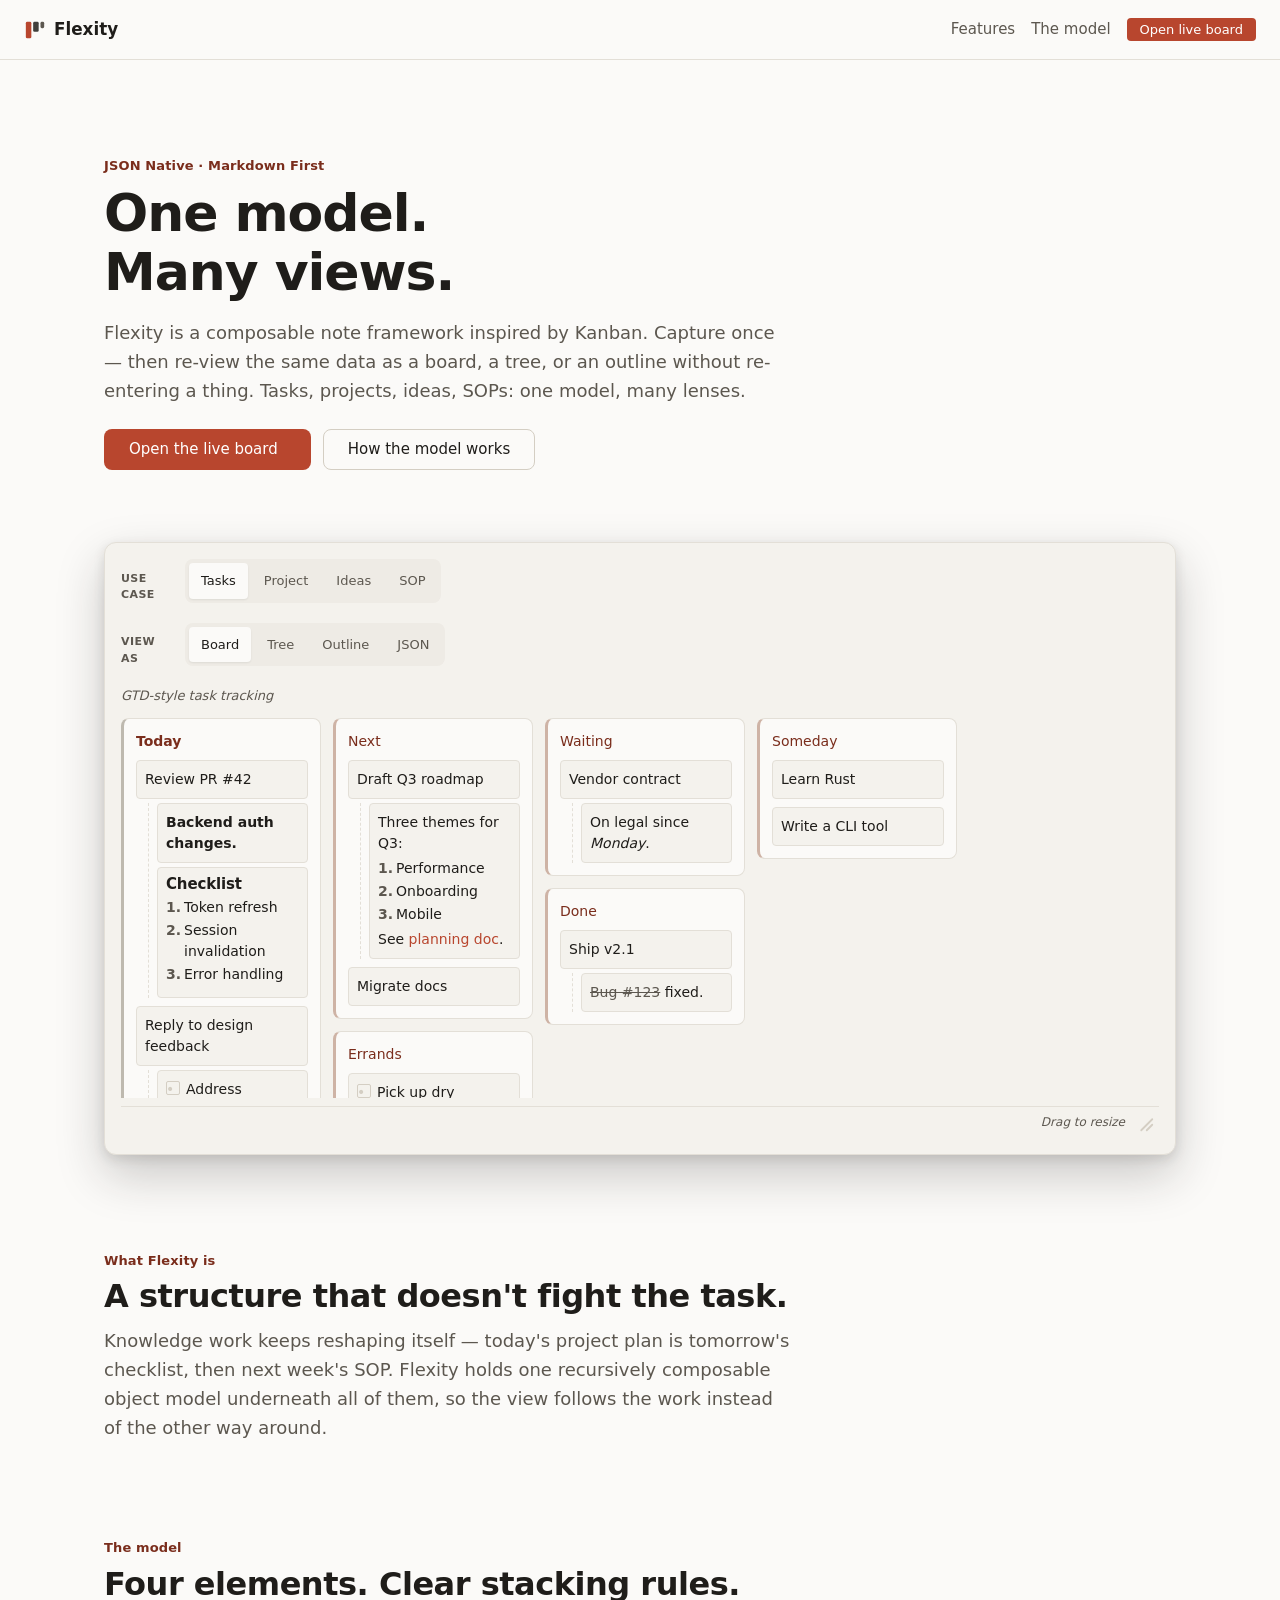
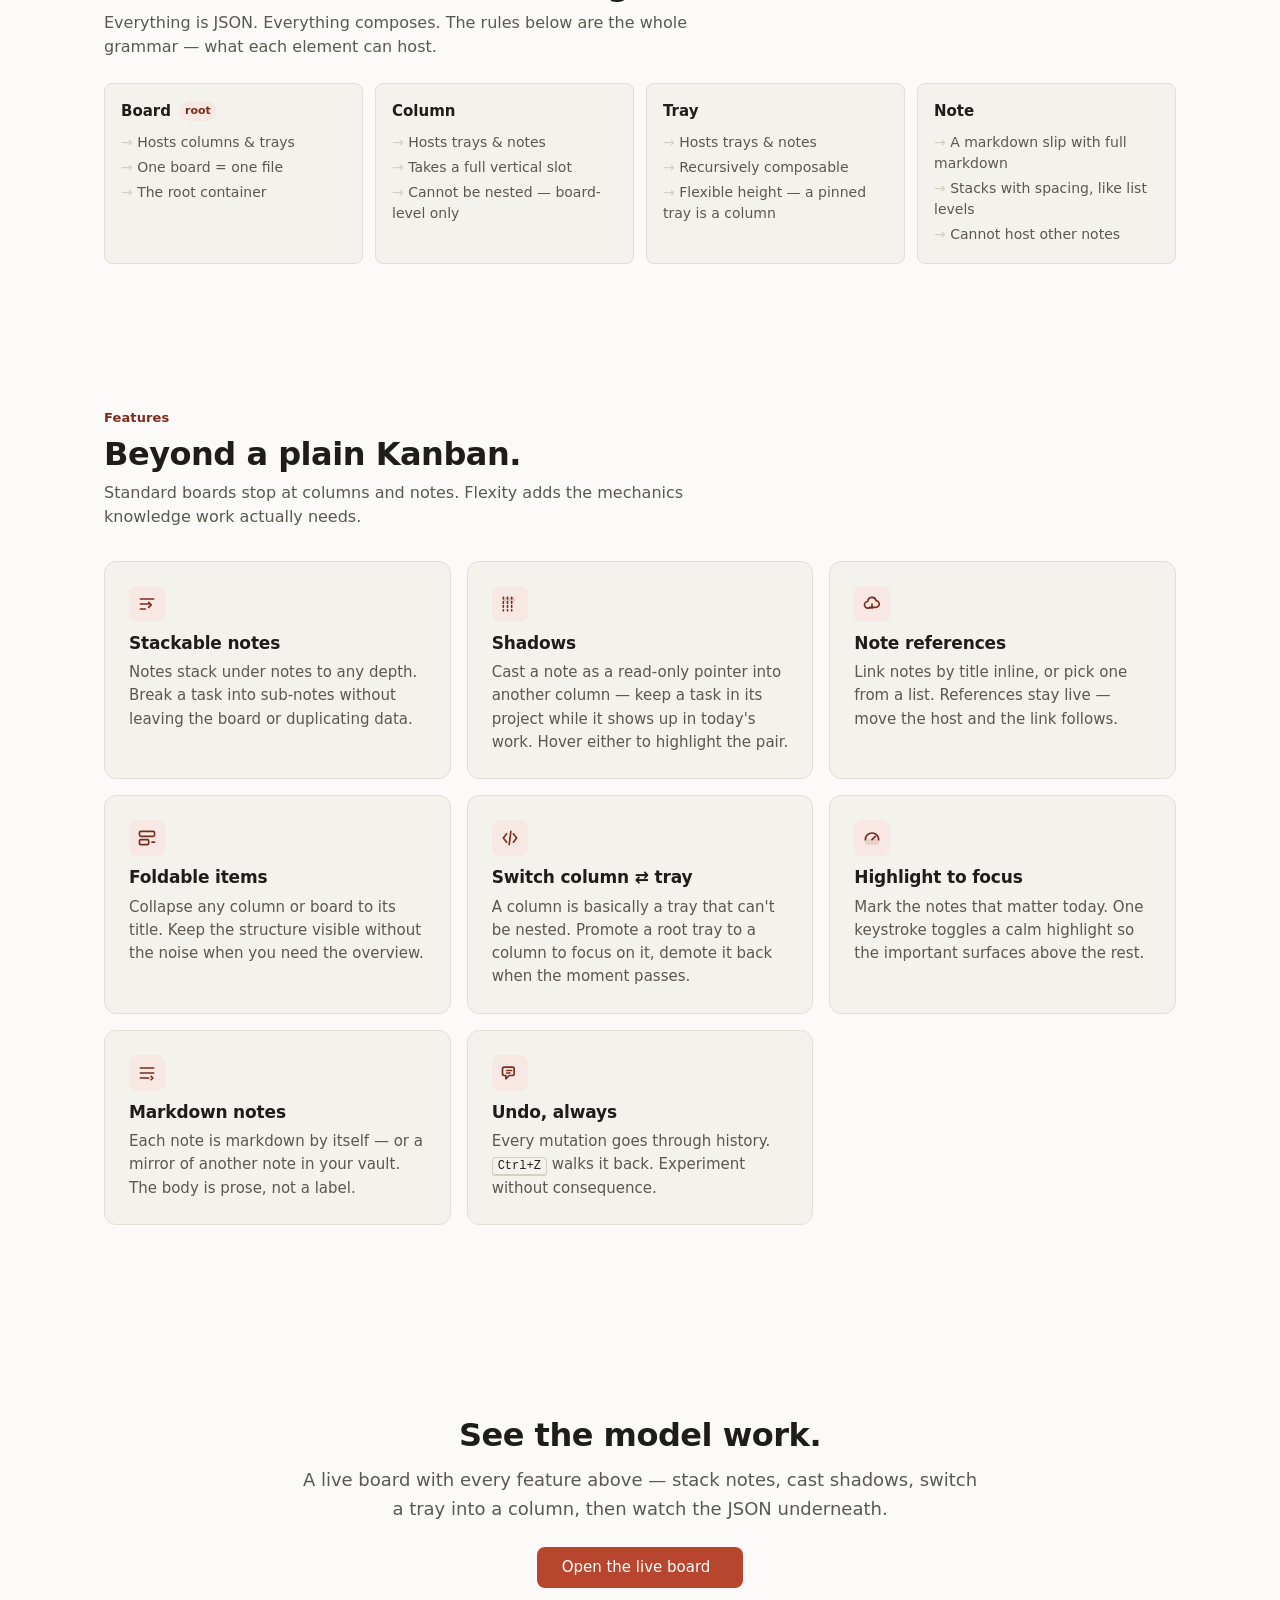
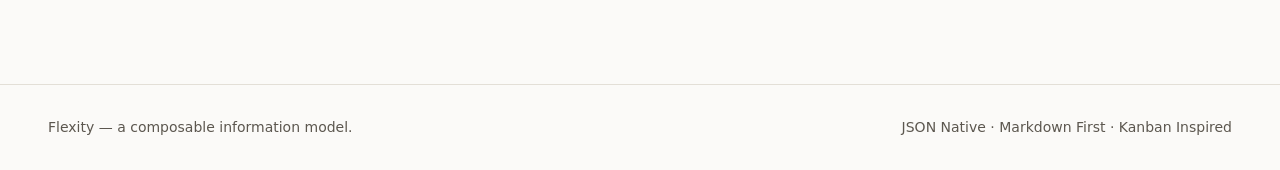
==== commit aecd97db: "Update" ====
--- a/docs/index.html
+++ b/docs/index.html
@@ -4,7 +4,7 @@
     <meta charset="UTF-8" />
     <meta name="viewport" content="width=device-width, initial-scale=1.0" />
     <title>Flexity — One model. Many views.</title>
-    <meta name="description" content="Flexity is a JSON-native, markdown-first information model. One composable structure, viewed as outlines, trackers, or SOPs without changing the data." />
+    <meta name="description" content="Flexity is a JSON-native, markdown-first note framework. One composable structure, viewed as outlines, trackers, or SOPs without changing the data." />
     <link rel="stylesheet" href="style.css" />
   </head>
   <body>
@@ -34,7 +34,7 @@
           <p class="eyebrow">JSON Native · Markdown First</p>
           <h1 class="hero__title">One model.<br />Many views.</h1>
           <p class="lead hero__desc">
-            Flexity is a composable information model inspired by Kanban. Capture once —
+            Flexity is a composable note framework inspired by Kanban. Capture once —
             then re-view the same data as a board, a tree, or an outline without
             re-entering a thing. Tasks, projects, ideas, SOPs: one model, many lenses.
           </p>
--- a/docs/style.css
+++ b/docs/style.css
@@ -286,11 +286,11 @@
 .kbd--btn:active { border-bottom-width: 1px; transform: translateY(1px); }
 
 .board-scroll { flex: 1; overflow: auto; padding: var(--sp-5); background: var(--surface); }
-.board { display: flex; gap: var(--sp-4); align-items: stretch; min-height: 100%; flex-wrap: nowrap; }
+.board { display: flex; gap: var(--sp-4); align-items: stretch; min-height: 100%; flex-wrap: nowrap; position: relative; transition: background var(--dur-fast) var(--ease-out); }
 
 /* Column — outlined, structural, anchored (no fill) */
 .column { flex: 0 0 300px; background: transparent; border: 2px solid var(--border-strong); border-radius: var(--r-lg); display: flex; flex-direction: column; transition: border-color var(--dur) var(--ease-out); }
-.column.is-over { border-color: var(--accent); }
+.column.is-over { border-color: var(--accent); border-style: dashed; box-shadow: 0 0 0 3px var(--accent-soft); }
 .column__head { display: flex; align-items: center; gap: var(--sp-2); padding: var(--sp-3); border-bottom: 1px solid var(--border); }
 .column__fold { flex: none; }
 .column__title { flex: 1; font-weight: 600; font-size: 0.9375rem; color: var(--ink); overflow: hidden; text-overflow: ellipsis; white-space: nowrap; }
@@ -315,7 +315,7 @@
 .tray { background: var(--surface-raised); border: 1px solid var(--border); border-radius: var(--r-md); display: flex; flex-direction: column; transition: border-color var(--dur) var(--ease-out); }
 .tray:hover { border-color: var(--border-strong); }
 .tray.is-dragging { opacity: 0.4; }
-.tray.is-over { border-color: var(--accent); border-style: dashed; }
+.tray.is-over { border-color: var(--accent); border-style: dashed; box-shadow: 0 0 0 3px var(--accent-soft); }
 .tray__head { display: flex; align-items: center; gap: var(--sp-2); padding: var(--sp-3); border-bottom: 1px solid var(--border); }
 .tray__title { flex: 1; font-weight: 600; font-size: 0.9375rem; color: var(--ink); word-break: break-word; }
 .tray__title[contenteditable="true"] { outline: none; border-radius: var(--r-sm); padding: 1px 3px; margin: -1px -3px; }
@@ -337,8 +337,11 @@
 .note:hover { border-color: var(--border-strong); }
 .note.is-dragging { opacity: 0.4; }
 .note.is-shadow-cast { opacity: 0.6; border-color: var(--shadow-ink); border-style: dashed; }
-.note.is-over { border-color: var(--accent); border-style: dashed; }
-.note__menu { position: absolute; top: 4px; right: 4px; display: flex; gap: 1px; opacity: 0; transition: opacity var(--dur-fast) var(--ease-out); background: var(--surface); border-radius: var(--r-sm); padding: 1px; }
+.note.is-over { border-color: var(--accent); border-style: dashed; box-shadow: 0 0 0 3px var(--accent-soft); }
+.note__fold { position: absolute; bottom: 4px; right: 4px; opacity: 0; transition: opacity var(--dur-fast) var(--ease-out); }
+.note:hover .note__fold, .note:focus-within .note__fold { opacity: 1; }
+.note.is-folded .note__fold { opacity: 1; }
+.note__menu { position: absolute; top: 4px; right: 4px; display: flex; gap: 1px; opacity: 0; transition: opacity var(--dur-fast) var(--ease-out); }
 .note:hover .note__menu, .note:focus-within .note__menu { opacity: 1; }
 .note__body { padding: var(--sp-2) var(--sp-3); font-size: 0.875rem; color: var(--ink); line-height: 1.5; cursor: text; }
 .note__body.is-empty::before { content: attr(data-placeholder); color: var(--ink-muted); opacity: 0.6; }
@@ -376,6 +379,7 @@
 
 /* Drop indicator — absolutely positioned so it doesn't affect layout */
 .drop-indicator { position: absolute; left: var(--sp-2); right: var(--sp-2); height: 2px; background: var(--accent); border-radius: 2px; pointer-events: none; z-index: 10; }
+.drop-indicator--v { left: auto; right: auto; top: var(--sp-2); bottom: var(--sp-2); width: 2px; height: auto; }
 
 /* JSON drawer */
 .json-drawer { border-top: 1px solid var(--border); background: var(--surface-sunken); max-height: 40vh; overflow: auto; padding: var(--sp-4) var(--sp-5); }
@@ -391,6 +395,12 @@
 @keyframes toast-in { from { opacity: 0; transform: translateY(8px); } to { opacity: 1; transform: translateY(0); } }
 
 /* Modal (for reference picker) */
+/* Dropdown menu (for Add button) */
+.menu-dropdown { background: var(--surface); border: 1px solid var(--border); border-radius: var(--r-md); box-shadow: var(--shadow-modal); min-width: 220px; z-index: 100; overflow: hidden; }
+.menu-dropdown__item { display: flex; flex-direction: column; gap: 2px; width: 100%; padding: var(--sp-2) var(--sp-3); background: transparent; border: none; text-align: left; cursor: pointer; color: var(--ink); font-size: 0.9375rem; }
+.menu-dropdown__item:hover { background: var(--accent-soft); }
+.menu-dropdown__item .sub { color: var(--ink-muted); font-size: 0.8125rem; }
+
 .modal-backdrop { position: fixed; inset: 0; background: rgba(31,29,26,0.4); z-index: 90; display: grid; place-items: center; padding: var(--sp-4); }
 .modal { background: var(--surface); border: 1px solid var(--border); border-radius: var(--r-lg); box-shadow: var(--shadow-modal); width: 100%; max-width: 480px; max-height: 80vh; display: flex; flex-direction: column; }
 .modal__head { padding: var(--sp-4); border-bottom: 1px solid var(--border); display: flex; align-items: center; justify-content: space-between; }
